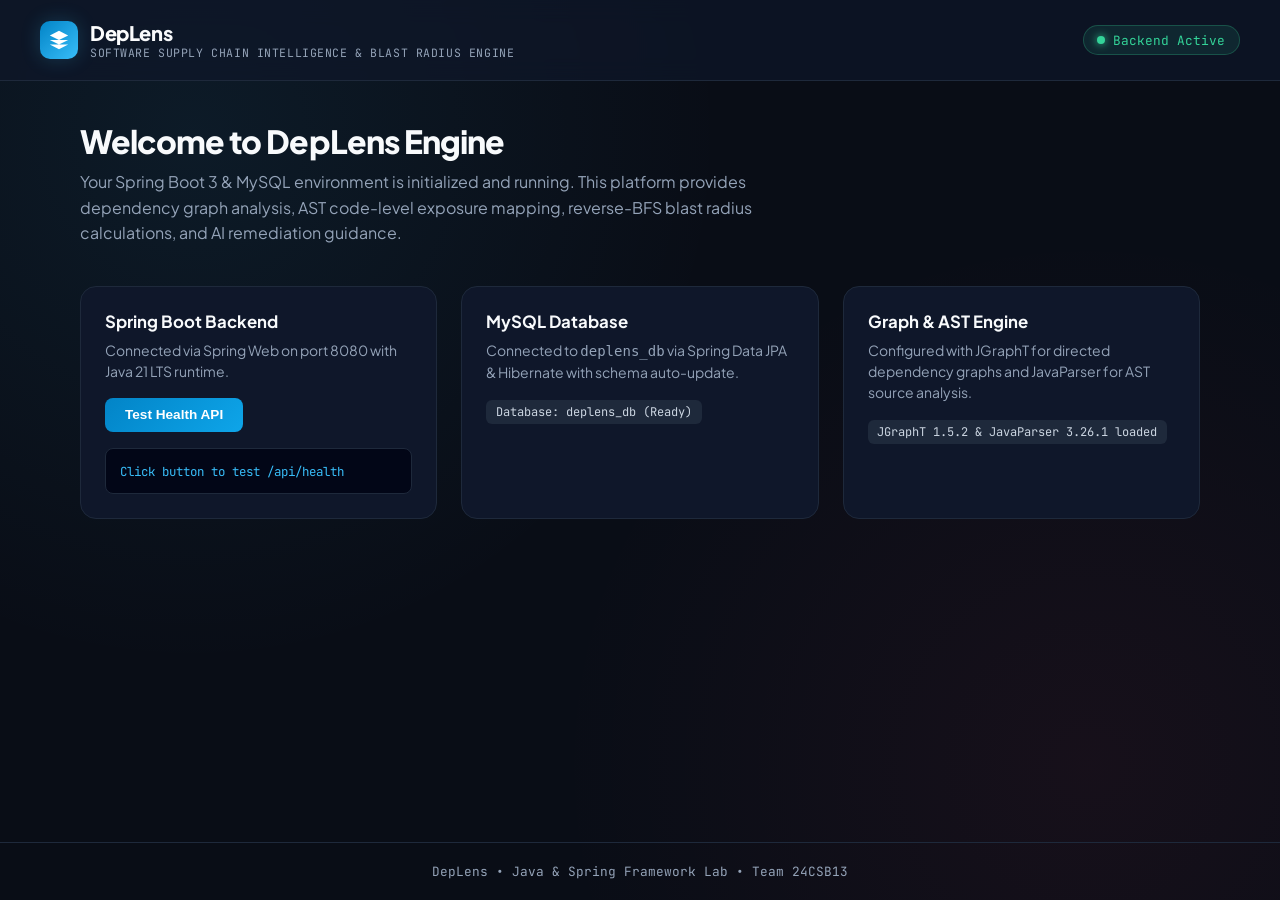
==== src/main/resources/static/index.html @ 91e070ab "feat: initialize Spring Boot project structure with Maven wrapper and basic configuration" ====
<!DOCTYPE html>
<html lang="en">
<head>
    <meta charset="UTF-8">
    <meta name="viewport" content="width=device-width, initial-scale=1.0">
    <title>DepLens – Software Supply Chain Intelligence</title>
    <link rel="preconnect" href="https://fonts.googleapis.com">
    <link rel="preconnect" href="https://fonts.gstatic.com" crossorigin>
    <link href="https://fonts.googleapis.com/css2?family=JetBrains+Mono:wght@400;600&family=Plus+Jakarta+Sans:wght@400;500;600;700;800&display=swap" rel="stylesheet">
    <style>
        :root {
            --bg: #090d16;
            --surface: #0f172a;
            --surface-border: #1e293b;
            --accent: #38bdf8;
            --accent-glow: rgba(56, 189, 248, 0.2);
            --danger: #f43f5e;
            --warning: #fbbf24;
            --success: #34d399;
            --text-main: #f8fafc;
            --text-muted: #94a3b8;
            --font-sans: 'Plus Jakarta Sans', system-ui, sans-serif;
            --font-mono: 'JetBrains Mono', monospace;
        }

        * {
            box-sizing: border-box;
            margin: 0;
            padding: 0;
        }

        body {
            background-color: var(--bg);
            color: var(--text-main);
            font-family: var(--font-sans);
            min-height: 100vh;
            display: flex;
            flex-direction: column;
            background-image: 
                radial-gradient(circle at 15% 15%, rgba(56, 189, 248, 0.08) 0%, transparent 40%),
                radial-gradient(circle at 85% 85%, rgba(244, 63, 94, 0.06) 0%, transparent 40%);
        }

        header {
            padding: 1.25rem 2.5rem;
            display: flex;
            align-items: center;
            justify-content: space-between;
            border-bottom: 1px solid var(--surface-border);
            background: rgba(15, 23, 42, 0.7);
            backdrop-filter: blur(12px);
        }

        .logo-wrap {
            display: flex;
            align-items: center;
            gap: 0.75rem;
        }

        .logo-icon {
            width: 38px;
            height: 38px;
            background: linear-gradient(135deg, #0284c7, #38bdf8);
            border-radius: 10px;
            display: flex;
            align-items: center;
            justify-content: center;
            box-shadow: 0 0 20px var(--accent-glow);
        }

        .logo-icon svg {
            width: 22px;
            height: 22px;
            fill: white;
        }

        .logo-text h1 {
            font-size: 1.25rem;
            font-weight: 800;
            letter-spacing: -0.02em;
            background: linear-gradient(to right, #ffffff, #cbd5e1);
            -webkit-background-clip: text;
            -webkit-text-fill-color: transparent;
        }

        .logo-text p {
            font-size: 0.72rem;
            color: var(--text-muted);
            font-family: var(--font-mono);
            letter-spacing: 0.05em;
            text-transform: uppercase;
        }

        .badge-live {
            display: inline-flex;
            align-items: center;
            gap: 0.5rem;
            font-size: 0.8rem;
            font-family: var(--font-mono);
            color: var(--success);
            background: rgba(52, 211, 153, 0.1);
            border: 1px solid rgba(52, 211, 153, 0.25);
            padding: 0.35rem 0.85rem;
            border-radius: 9999px;
        }

        .badge-dot {
            width: 8px;
            height: 8px;
            background: var(--success);
            border-radius: 50%;
            box-shadow: 0 0 8px var(--success);
            animation: pulse 2s infinite;
        }

        @keyframes pulse {
            0%, 100% { opacity: 1; transform: scale(1); }
            50% { opacity: 0.4; transform: scale(0.85); }
        }

        main {
            flex: 1;
            padding: 2.5rem;
            max-width: 1200px;
            margin: 0 auto;
            width: 100%;
        }

        .hero {
            margin-bottom: 2.5rem;
        }

        .hero h2 {
            font-size: 2rem;
            font-weight: 800;
            letter-spacing: -0.03em;
            margin-bottom: 0.5rem;
        }

        .hero p {
            color: var(--text-muted);
            font-size: 1rem;
            max-width: 700px;
            line-height: 1.6;
        }

        .grid {
            display: grid;
            grid-template-columns: repeat(auto-fit, minmax(320px, 1fr));
            gap: 1.5rem;
            margin-bottom: 2.5rem;
        }

        .card {
            background: var(--surface);
            border: 1px solid var(--surface-border);
            border-radius: 16px;
            padding: 1.5rem;
            position: relative;
            overflow: hidden;
            transition: transform 0.2s, border-color 0.2s;
        }

        .card:hover {
            transform: translateY(-2px);
            border-color: rgba(56, 189, 248, 0.4);
        }

        .card h3 {
            font-size: 1.05rem;
            font-weight: 700;
            margin-bottom: 0.5rem;
            display: flex;
            align-items: center;
            gap: 0.5rem;
        }

        .card p {
            font-size: 0.875rem;
            color: var(--text-muted);
            line-height: 1.5;
            margin-bottom: 1rem;
        }

        .status-pill {
            font-family: var(--font-mono);
            font-size: 0.75rem;
            padding: 0.25rem 0.6rem;
            border-radius: 6px;
            background: #1e293b;
            color: #cbd5e1;
            display: inline-block;
        }

        .card pre {
            background: #020617;
            padding: 0.85rem;
            border-radius: 8px;
            font-family: var(--font-mono);
            font-size: 0.78rem;
            color: #38bdf8;
            overflow-x: auto;
            border: 1px solid #1e293b;
        }

        .btn {
            background: linear-gradient(135deg, #0284c7, #0ea5e9);
            color: white;
            font-weight: 600;
            font-size: 0.85rem;
            border: none;
            padding: 0.6rem 1.25rem;
            border-radius: 8px;
            cursor: pointer;
            transition: opacity 0.2s, transform 0.1s;
        }

        .btn:hover {
            opacity: 0.9;
            transform: scale(0.98);
        }

        footer {
            border-top: 1px solid var(--surface-border);
            padding: 1.25rem 2.5rem;
            text-align: center;
            color: var(--text-muted);
            font-size: 0.8rem;
            font-family: var(--font-mono);
        }
    </style>
</head>
<body>
    <header>
        <div class="logo-wrap">
            <div class="logo-icon">
                <svg viewBox="0 0 24 24"><path d="M12 2L2 7l10 5 10-5-10-5zM2 17l10 5 10-5M2 12l10 5 10-5"/></svg>
            </div>
            <div class="logo-text">
                <h1>DepLens</h1>
                <p>Software Supply Chain Intelligence &amp; Blast Radius Engine</p>
            </div>
        </div>
        <div class="badge-live">
            <span class="badge-dot"></span>
            <span id="backend-status">Backend Active</span>
        </div>
    </header>

    <main>
        <section class="hero">
            <h2>Welcome to DepLens Engine</h2>
            <p>Your Spring Boot 3 &amp; MySQL environment is initialized and running. This platform provides dependency graph analysis, AST code-level exposure mapping, reverse-BFS blast radius calculations, and AI remediation guidance.</p>
        </section>

        <section class="grid">
            <div class="card">
                <h3>Spring Boot Backend</h3>
                <p>Connected via Spring Web on port 8080 with Java 21 LTS runtime.</p>
                <button class="btn" onclick="testHealth()">Test Health API</button>
                <div style="margin-top: 1rem;">
                    <pre id="api-output">Click button to test /api/health</pre>
                </div>
            </div>

            <div class="card">
                <h3>MySQL Database</h3>
                <p>Connected to <code>deplens_db</code> via Spring Data JPA &amp; Hibernate with schema auto-update.</p>
                <span class="status-pill">Database: deplens_db (Ready)</span>
            </div>

            <div class="card">
                <h3>Graph &amp; AST Engine</h3>
                <p>Configured with JGraphT for directed dependency graphs and JavaParser for AST source analysis.</p>
                <span class="status-pill">JGraphT 1.5.2 &amp; JavaParser 3.26.1 loaded</span>
            </div>
        </section>
    </main>

    <footer>
        DepLens &bull; Java &amp; Spring Framework Lab &bull; Team 24CSB13
    </footer>

    <script>
        async function testHealth() {
            const out = document.getElementById('api-output');
            out.textContent = 'Calling /api/health...';
            try {
                const res = await fetch('/api/health');
                const data = await res.json();
                out.textContent = JSON.stringify(data, null, 2);
            } catch (err) {
                out.textContent = 'Error: ' + err.message;
            }
        }
    </script>
</body>
</html>
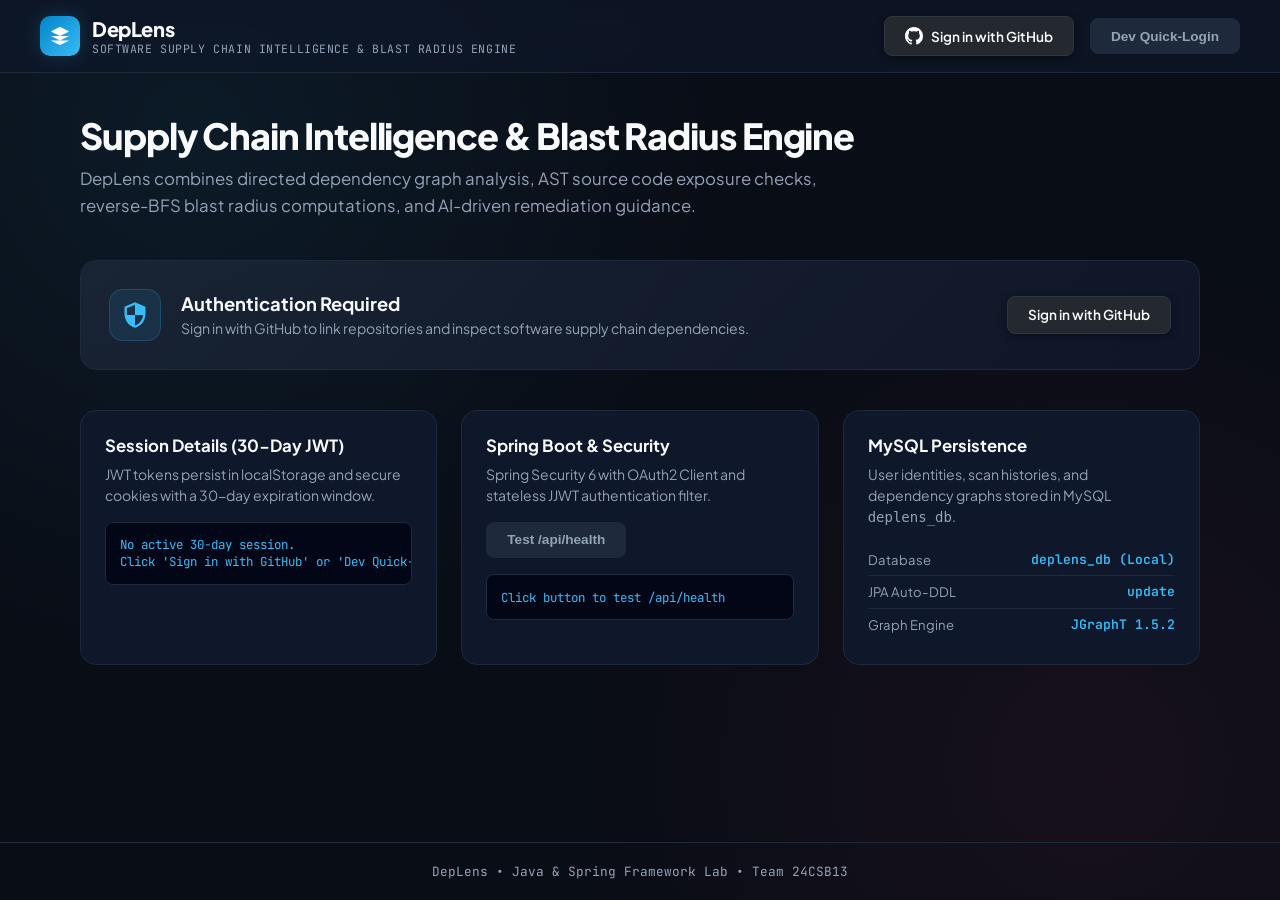
==== commit 3f07763d: "feat: setup GitHub OAuth2 authentication, 30-day JWT sessions, and .env configuration" ====
--- a/src/main/resources/static/index.html
+++ b/src/main/resources/static/index.html
@@ -11,6 +11,7 @@
         :root {
             --bg: #090d16;
             --surface: #0f172a;
+            --surface-hover: #131d35;
             --surface-border: #1e293b;
             --accent: #38bdf8;
             --accent-glow: rgba(56, 189, 248, 0.2);
@@ -42,13 +43,16 @@
         }
 
         header {
-            padding: 1.25rem 2.5rem;
+            padding: 1rem 2.5rem;
             display: flex;
             align-items: center;
             justify-content: space-between;
             border-bottom: 1px solid var(--surface-border);
             background: rgba(15, 23, 42, 0.7);
             backdrop-filter: blur(12px);
+            position: sticky;
+            top: 0;
+            z-index: 50;
         }
 
         .logo-wrap {
@@ -58,8 +62,8 @@
         }
 
         .logo-icon {
-            width: 38px;
-            height: 38px;
+            width: 40px;
+            height: 40px;
             background: linear-gradient(135deg, #0284c7, #38bdf8);
             border-radius: 10px;
             display: flex;
@@ -91,31 +95,118 @@
             text-transform: uppercase;
         }
 
-        .badge-live {
+        .header-actions {
+            display: flex;
+            align-items: center;
+            gap: 1rem;
+        }
+
+        .btn {
             display: inline-flex;
             align-items: center;
             gap: 0.5rem;
-            font-size: 0.8rem;
+            background: linear-gradient(135deg, #0284c7, #0ea5e9);
+            color: white;
+            font-weight: 600;
+            font-size: 0.85rem;
+            border: none;
+            padding: 0.6rem 1.25rem;
+            border-radius: 8px;
+            cursor: pointer;
+            text-decoration: none;
+            transition: all 0.2s ease;
+        }
+
+        .btn:hover {
+            opacity: 0.92;
+            transform: translateY(-1px);
+        }
+
+        .btn-github {
+            background: #24292f;
+            border: 1px solid #30363d;
+            color: #ffffff;
+            box-shadow: 0 2px 8px rgba(0, 0, 0, 0.4);
+        }
+
+        .btn-github:hover {
+            background: #2f363d;
+            border-color: #8b949e;
+        }
+
+        .btn-github svg {
+            width: 18px;
+            height: 18px;
+            fill: currentColor;
+        }
+
+        .btn-secondary {
+            background: #1e293b;
+            color: #94a3b8;
+            border: 1px solid var(--surface-border);
+        }
+
+        .btn-secondary:hover {
+            background: #334155;
+            color: #f8fafc;
+        }
+
+        .btn-danger {
+            background: rgba(244, 63, 94, 0.15);
+            border: 1px solid rgba(244, 63, 94, 0.3);
+            color: var(--danger);
+        }
+
+        .btn-danger:hover {
+            background: rgba(244, 63, 94, 0.25);
+        }
+
+        /* User profile in header */
+        .user-profile-badge {
+            display: flex;
+            align-items: center;
+            gap: 0.75rem;
+            background: rgba(15, 23, 42, 0.8);
+            border: 1px solid var(--surface-border);
+            padding: 0.4rem 0.85rem;
+            border-radius: 9999px;
+        }
+
+        .user-avatar {
+            width: 32px;
+            height: 32px;
+            border-radius: 50%;
+            border: 2px solid var(--accent);
+            object-fit: cover;
+        }
+
+        .user-info {
+            display: flex;
+            flex-direction: column;
+            line-height: 1.2;
+        }
+
+        .user-name {
+            font-size: 0.85rem;
+            font-weight: 700;
+            color: var(--text-main);
+        }
+
+        .user-session {
+            font-size: 0.7rem;
             font-family: var(--font-mono);
             color: var(--success);
-            background: rgba(52, 211, 153, 0.1);
-            border: 1px solid rgba(52, 211, 153, 0.25);
-            padding: 0.35rem 0.85rem;
-            border-radius: 9999px;
-        }
-
-        .badge-dot {
-            width: 8px;
-            height: 8px;
+            display: flex;
+            align-items: center;
+            gap: 0.3rem;
+        }
+
+        .session-dot {
+            width: 6px;
+            height: 6px;
+            border-radius: 50%;
             background: var(--success);
-            border-radius: 50%;
-            box-shadow: 0 0 8px var(--success);
-            animation: pulse 2s infinite;
-        }
-
-        @keyframes pulse {
-            0%, 100% { opacity: 1; transform: scale(1); }
-            50% { opacity: 0.4; transform: scale(0.85); }
+            box-shadow: 0 0 6px var(--success);
         }
 
         main {
@@ -131,7 +222,7 @@
         }
 
         .hero h2 {
-            font-size: 2rem;
+            font-size: 2.25rem;
             font-weight: 800;
             letter-spacing: -0.03em;
             margin-bottom: 0.5rem;
@@ -139,9 +230,56 @@
 
         .hero p {
             color: var(--text-muted);
-            font-size: 1rem;
-            max-width: 700px;
+            font-size: 1.05rem;
+            max-width: 760px;
             line-height: 1.6;
+        }
+
+        .auth-banner {
+            background: linear-gradient(135deg, rgba(30, 41, 59, 0.7), rgba(15, 23, 42, 0.9));
+            border: 1px solid var(--surface-border);
+            border-radius: 16px;
+            padding: 1.75rem;
+            margin-bottom: 2.5rem;
+            display: flex;
+            align-items: center;
+            justify-content: space-between;
+            gap: 2rem;
+            flex-wrap: wrap;
+        }
+
+        .auth-banner-left {
+            display: flex;
+            align-items: center;
+            gap: 1.25rem;
+        }
+
+        .auth-icon-wrap {
+            width: 52px;
+            height: 52px;
+            background: rgba(56, 189, 248, 0.1);
+            border: 1px solid rgba(56, 189, 248, 0.2);
+            border-radius: 14px;
+            display: flex;
+            align-items: center;
+            justify-content: center;
+        }
+
+        .auth-icon-wrap svg {
+            width: 28px;
+            height: 28px;
+            fill: var(--accent);
+        }
+
+        .auth-banner-text h3 {
+            font-size: 1.15rem;
+            font-weight: 700;
+            margin-bottom: 0.25rem;
+        }
+
+        .auth-banner-text p {
+            font-size: 0.88rem;
+            color: var(--text-muted);
         }
 
         .grid {
@@ -201,23 +339,29 @@
             color: #38bdf8;
             overflow-x: auto;
             border: 1px solid #1e293b;
-        }
-
-        .btn {
-            background: linear-gradient(135deg, #0284c7, #0ea5e9);
-            color: white;
+            max-height: 200px;
+        }
+
+        .user-detail-row {
+            display: flex;
+            justify-content: space-between;
+            padding: 0.45rem 0;
+            border-bottom: 1px solid #1e293b;
+            font-size: 0.82rem;
+        }
+
+        .user-detail-row:last-child {
+            border-bottom: none;
+        }
+
+        .user-detail-label {
+            color: var(--text-muted);
+        }
+
+        .user-detail-val {
+            font-family: var(--font-mono);
+            color: var(--accent);
             font-weight: 600;
-            font-size: 0.85rem;
-            border: none;
-            padding: 0.6rem 1.25rem;
-            border-radius: 8px;
-            cursor: pointer;
-            transition: opacity 0.2s, transform 0.1s;
-        }
-
-        .btn:hover {
-            opacity: 0.9;
-            transform: scale(0.98);
         }
 
         footer {
@@ -228,6 +372,10 @@
             font-size: 0.8rem;
             font-family: var(--font-mono);
         }
+
+        .hidden {
+            display: none !important;
+        }
     </style>
 </head>
 <body>
@@ -241,38 +389,93 @@
                 <p>Software Supply Chain Intelligence &amp; Blast Radius Engine</p>
             </div>
         </div>
-        <div class="badge-live">
-            <span class="badge-dot"></span>
-            <span id="backend-status">Backend Active</span>
+
+        <div class="header-actions">
+            <!-- Logged Out View -->
+            <div id="auth-logged-out" class="header-actions">
+                <a href="/oauth2/authorization/github" class="btn btn-github">
+                    <svg viewBox="0 0 24 24"><path d="M12 0C5.37 0 0 5.37 0 12c0 5.31 3.435 9.795 8.205 11.385.6.105.825-.255.825-.57 0-.285-.015-1.23-.015-2.235-3.015.555-3.795-.735-4.035-1.41-.135-.345-.72-1.41-1.23-1.695-.42-.225-1.02-.78-.015-.795.945-.015 1.62.87 1.845 1.23 1.08 1.815 2.805 1.305 3.495.99.105-.78.42-1.305.765-1.605-2.67-.3-5.46-1.335-5.46-5.925 0-1.305.465-2.385 1.23-3.225-.12-.3-.54-1.53.12-3.18 0 0 1.005-.315 3.3 1.23.96-.27 1.98-.405 3-.405s2.04.135 3 .405c2.295-1.56 3.3-1.23 3.3-1.23.66 1.65.24 2.88.12 3.18.765.84 1.23 1.905 1.23 3.225 0 4.605-2.805 5.625-5.475 5.925.435.375.81 1.095.81 2.22 0 1.605-.015 2.895-.015 3.3 0 .315.225.69.825.57A12.02 12.02 0 0024 12c0-6.63-5.37-12-12-12z"/></svg>
+                    Sign in with GitHub
+                </a>
+                <button class="btn btn-secondary" onclick="quickDevLogin()" title="Instant 30-day session without GitHub credentials">
+                    Dev Quick-Login
+                </button>
+            </div>
+
+            <!-- Logged In View -->
+            <div id="auth-logged-in" class="header-actions hidden">
+                <div class="user-profile-badge">
+                    <img id="nav-avatar" class="user-avatar" src="" alt="Avatar">
+                    <div class="user-info">
+                        <span id="nav-name" class="user-name">User</span>
+                        <span class="user-session">
+                            <span class="session-dot"></span> 30-Day Session Active
+                        </span>
+                    </div>
+                </div>
+                <button class="btn btn-danger" onclick="logout()">Logout</button>
+            </div>
         </div>
     </header>
 
     <main>
         <section class="hero">
-            <h2>Welcome to DepLens Engine</h2>
-            <p>Your Spring Boot 3 &amp; MySQL environment is initialized and running. This platform provides dependency graph analysis, AST code-level exposure mapping, reverse-BFS blast radius calculations, and AI remediation guidance.</p>
+            <h2>Supply Chain Intelligence &amp; Blast Radius Engine</h2>
+            <p>DepLens combines directed dependency graph analysis, AST source code exposure checks, reverse-BFS blast radius computations, and AI-driven remediation guidance.</p>
         </section>
 
+        <!-- Dynamic Auth Banner -->
+        <div class="auth-banner">
+            <div class="auth-banner-left">
+                <div class="auth-icon-wrap">
+                    <svg viewBox="0 0 24 24"><path d="M12 1L3 5v6c0 5.55 3.84 10.74 9 12 5.16-1.26 9-6.45 9-12V5l-9-4zm0 10.99h7c-.53 4.12-3.28 7.79-7 8.94V12H5V6.3l7-3.11v8.8z"/></svg>
+                </div>
+                <div class="auth-banner-text">
+                    <h3 id="banner-title">Authentication &amp; Session Status</h3>
+                    <p id="banner-subtitle">Checking JWT session...</p>
+                </div>
+            </div>
+            <div id="banner-action">
+                <!-- Action populated via JS -->
+            </div>
+        </div>
+
         <section class="grid">
+            <!-- User Session Card -->
             <div class="card">
-                <h3>Spring Boot Backend</h3>
-                <p>Connected via Spring Web on port 8080 with Java 21 LTS runtime.</p>
-                <button class="btn" onclick="testHealth()">Test Health API</button>
+                <h3>Session Details (30-Day JWT)</h3>
+                <p>JWT tokens persist in localStorage and secure cookies with a 30-day expiration window.</p>
+                <div id="user-details-list">
+                    <pre id="token-status">No active session found</pre>
+                </div>
+            </div>
+
+            <!-- Backend Status Card -->
+            <div class="card">
+                <h3>Spring Boot &amp; Security</h3>
+                <p>Spring Security 6 with OAuth2 Client and stateless JJWT authentication filter.</p>
+                <button class="btn btn-secondary" onclick="testHealth()">Test /api/health</button>
                 <div style="margin-top: 1rem;">
                     <pre id="api-output">Click button to test /api/health</pre>
                 </div>
             </div>
 
+            <!-- Database & Engine Card -->
             <div class="card">
-                <h3>MySQL Database</h3>
-                <p>Connected to <code>deplens_db</code> via Spring Data JPA &amp; Hibernate with schema auto-update.</p>
-                <span class="status-pill">Database: deplens_db (Ready)</span>
-            </div>
-
-            <div class="card">
-                <h3>Graph &amp; AST Engine</h3>
-                <p>Configured with JGraphT for directed dependency graphs and JavaParser for AST source analysis.</p>
-                <span class="status-pill">JGraphT 1.5.2 &amp; JavaParser 3.26.1 loaded</span>
+                <h3>MySQL Persistence</h3>
+                <p>User identities, scan histories, and dependency graphs stored in MySQL <code>deplens_db</code>.</p>
+                <div class="user-detail-row">
+                    <span class="user-detail-label">Database</span>
+                    <span class="user-detail-val">deplens_db (Local)</span>
+                </div>
+                <div class="user-detail-row">
+                    <span class="user-detail-label">JPA Auto-DDL</span>
+                    <span class="user-detail-val">update</span>
+                </div>
+                <div class="user-detail-row">
+                    <span class="user-detail-label">Graph Engine</span>
+                    <span class="user-detail-val">JGraphT 1.5.2</span>
+                </div>
             </div>
         </section>
     </main>
@@ -282,6 +485,127 @@
     </footer>
 
     <script>
+        // Check for token in URL query parameter (redirected from OAuth2 callback)
+        (function handleOAuthRedirect() {
+            const urlParams = new URLSearchParams(window.location.search);
+            const token = urlParams.get('token');
+            if (token) {
+                localStorage.setItem('deplens_jwt', token);
+                // Clean the URL without reloading
+                window.history.replaceState({}, document.title, window.location.pathname);
+            }
+        })();
+
+        // Retrieve current active token
+        function getToken() {
+            return localStorage.getItem('deplens_jwt');
+        }
+
+        // Check authentication state on page load
+        async function checkAuthState() {
+            const token = getToken();
+            const headers = { 'Content-Type': 'application/json' };
+            if (token) {
+                headers['Authorization'] = 'Bearer ' + token;
+            }
+
+            try {
+                const res = await fetch('/api/auth/me', { headers });
+                const data = await res.json();
+
+                if (data.authenticated) {
+                    renderLoggedIn(data);
+                } else {
+                    renderLoggedOut();
+                }
+            } catch (err) {
+                console.error('Auth check error:', err);
+                renderLoggedOut();
+            }
+        }
+
+        function renderLoggedIn(user) {
+            document.getElementById('auth-logged-out').classList.add('hidden');
+            document.getElementById('auth-logged-in').classList.remove('hidden');
+
+            document.getElementById('nav-name').textContent = user.name || user.username;
+            document.getElementById('nav-avatar').src = user.avatarUrl || 'https://github.com/identicons/' + user.username + '.png';
+
+            document.getElementById('banner-title').textContent = 'Logged In as @' + user.username;
+            document.getElementById('banner-subtitle').textContent = 'Session valid for 30 days. Ready for repository scans and blast-radius analysis.';
+            document.getElementById('banner-action').innerHTML = `
+                <button class="btn btn-danger" onclick="logout()">Sign Out</button>
+            `;
+
+            const detailsHtml = `
+                <div class="user-detail-row">
+                    <span class="user-detail-label">GitHub Username</span>
+                    <span class="user-detail-val">@${user.username}</span>
+                </div>
+                <div class="user-detail-row">
+                    <span class="user-detail-label">Full Name</span>
+                    <span class="user-detail-val">${user.name || 'N/A'}</span>
+                </div>
+                <div class="user-detail-row">
+                    <span class="user-detail-label">Email</span>
+                    <span class="user-detail-val">${user.email || 'N/A'}</span>
+                </div>
+                <div class="user-detail-row">
+                    <span class="user-detail-label">Role</span>
+                    <span class="user-detail-val">${user.role}</span>
+                </div>
+                <div class="user-detail-row">
+                    <span class="user-detail-label">Session Duration</span>
+                    <span class="user-detail-val" style="color: var(--success);">${user.sessionDays} Days</span>
+                </div>
+                <div class="user-detail-row">
+                    <span class="user-detail-label">GitHub Token Attached</span>
+                    <span class="user-detail-val" style="color: ${user.hasGithubToken ? 'var(--success)' : 'var(--warning)'};">
+                        ${user.hasGithubToken ? 'Yes (API Scans Ready)' : 'No (Dev Session)'}
+                    </span>
+                </div>
+            `;
+            document.getElementById('user-details-list').innerHTML = detailsHtml;
+        }
+
+        function renderLoggedOut() {
+            document.getElementById('auth-logged-in').classList.add('hidden');
+            document.getElementById('auth-logged-out').classList.remove('hidden');
+
+            document.getElementById('banner-title').textContent = 'Authentication Required';
+            document.getElementById('banner-subtitle').textContent = 'Sign in with GitHub to link repositories and inspect software supply chain dependencies.';
+            document.getElementById('banner-action').innerHTML = `
+                <a href="/oauth2/authorization/github" class="btn btn-github">
+                    Sign in with GitHub
+                </a>
+            `;
+
+            document.getElementById('user-details-list').innerHTML = `
+                <pre id="token-status">No active 30-day session.\nClick 'Sign in with GitHub' or 'Dev Quick-Login' above.</pre>
+            `;
+        }
+
+        async function quickDevLogin() {
+            try {
+                const res = await fetch('/api/auth/dev-login?username=deplens-tester', { method: 'POST' });
+                const data = await res.json();
+                if (data.token) {
+                    localStorage.setItem('deplens_jwt', data.token);
+                    checkAuthState();
+                }
+            } catch (err) {
+                alert('Dev login failed: ' + err.message);
+            }
+        }
+
+        async function logout() {
+            try {
+                await fetch('/api/auth/logout', { method: 'POST' });
+            } catch (e) {}
+            localStorage.removeItem('deplens_jwt');
+            renderLoggedOut();
+        }
+
         async function testHealth() {
             const out = document.getElementById('api-output');
             out.textContent = 'Calling /api/health...';
@@ -293,6 +617,9 @@
                 out.textContent = 'Error: ' + err.message;
             }
         }
+
+        // Run on load
+        checkAuthState();
     </script>
 </body>
 </html>
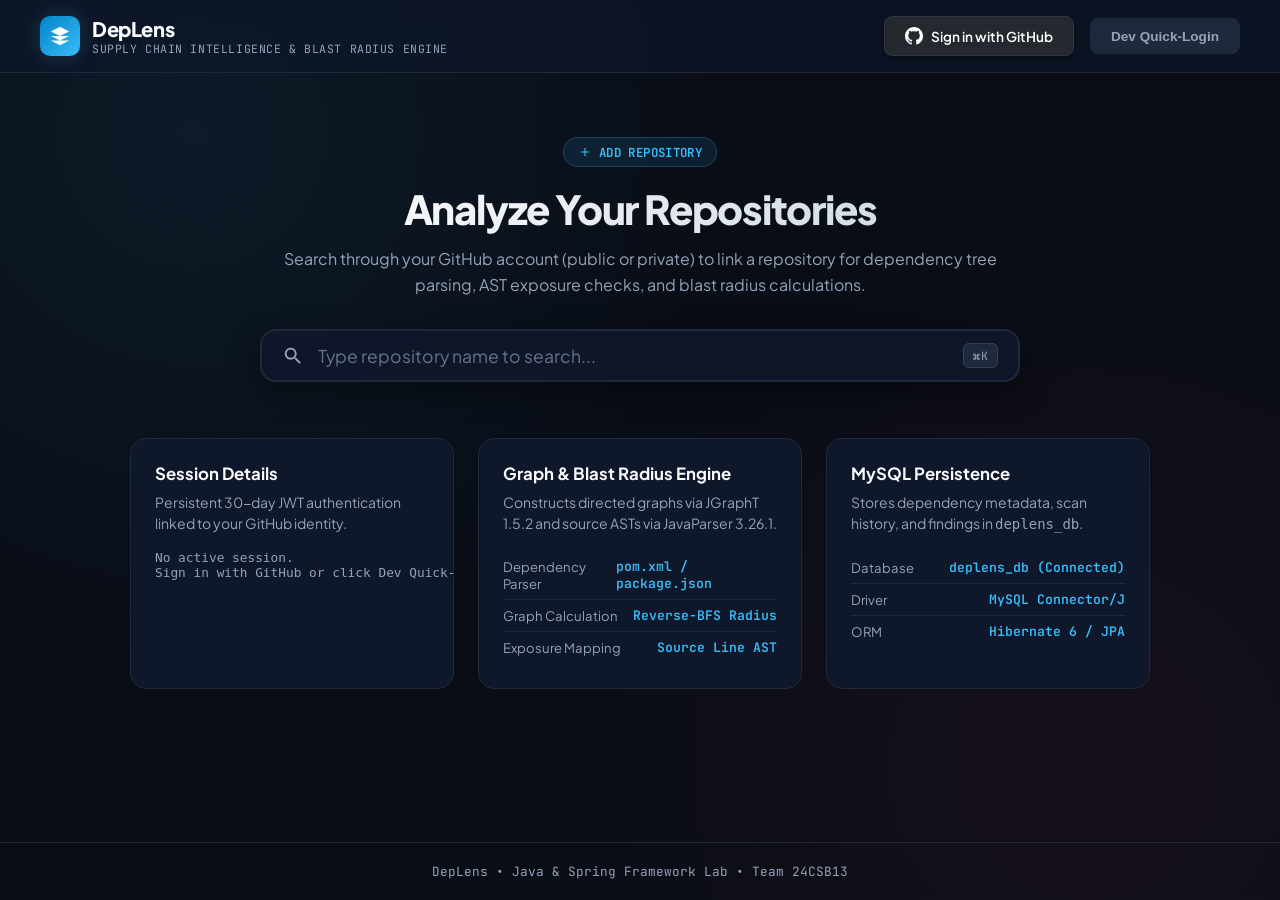
==== commit 4082c073: "feat: implement GitHub repository integration and security dashboard UI" ====
--- a/src/main/resources/static/index.html
+++ b/src/main/resources/static/index.html
@@ -59,6 +59,7 @@
             display: flex;
             align-items: center;
             gap: 0.75rem;
+            text-decoration: none;
         }
 
         .logo-icon {
@@ -211,81 +212,293 @@
 
         main {
             flex: 1;
-            padding: 2.5rem;
-            max-width: 1200px;
+            padding: 2rem 2.5rem 3rem;
+            max-width: 1100px;
             margin: 0 auto;
             width: 100%;
         }
 
-        .hero {
-            margin-bottom: 2.5rem;
-        }
-
-        .hero h2 {
-            font-size: 2.25rem;
+        /* Center Search Bar Section */
+        .center-search-section {
+            text-align: center;
+            margin: 2rem auto 3.5rem;
+            max-width: 760px;
+            position: relative;
+        }
+
+        .search-badge-tag {
+            display: inline-flex;
+            align-items: center;
+            gap: 0.45rem;
+            background: rgba(56, 189, 248, 0.1);
+            border: 1px solid rgba(56, 189, 248, 0.25);
+            color: var(--accent);
+            font-family: var(--font-mono);
+            font-size: 0.78rem;
+            font-weight: 600;
+            padding: 0.35rem 0.85rem;
+            border-radius: 9999px;
+            margin-bottom: 1rem;
+            letter-spacing: 0.03em;
+            text-transform: uppercase;
+        }
+
+        .search-badge-tag svg {
+            width: 14px;
+            height: 14px;
+            fill: currentColor;
+        }
+
+        .search-title {
+            font-size: 2.5rem;
             font-weight: 800;
             letter-spacing: -0.03em;
-            margin-bottom: 0.5rem;
-        }
-
-        .hero p {
+            margin-bottom: 0.75rem;
+            background: linear-gradient(to right, #ffffff, #cbd5e1);
+            -webkit-background-clip: text;
+            -webkit-text-fill-color: transparent;
+        }
+
+        .search-subtitle {
+            font-size: 1rem;
             color: var(--text-muted);
-            font-size: 1.05rem;
-            max-width: 760px;
+            margin-bottom: 2rem;
             line-height: 1.6;
         }
 
-        .auth-banner {
-            background: linear-gradient(135deg, rgba(30, 41, 59, 0.7), rgba(15, 23, 42, 0.9));
+        /* Search Input Box */
+        .search-box-wrapper {
+            position: relative;
+            text-align: left;
+        }
+
+        .search-input-bar {
+            display: flex;
+            align-items: center;
+            background: rgba(15, 23, 42, 0.95);
+            border: 2px solid var(--surface-border);
+            border-radius: 16px;
+            padding: 0.75rem 1.25rem;
+            box-shadow: 0 10px 30px rgba(0, 0, 0, 0.4);
+            transition: all 0.25s ease;
+            cursor: text;
+        }
+
+        .search-input-bar:focus-within {
+            border-color: var(--accent);
+            box-shadow: 0 0 30px var(--accent-glow), 0 10px 40px rgba(0, 0, 0, 0.5);
+            transform: translateY(-2px);
+        }
+
+        .search-icon {
+            display: flex;
+            align-items: center;
+            justify-content: center;
+            margin-right: 0.85rem;
+            color: var(--text-muted);
+        }
+
+        .search-icon svg {
+            width: 22px;
+            height: 22px;
+            fill: currentColor;
+            transition: color 0.2s;
+        }
+
+        .search-input-bar:focus-within .search-icon svg {
+            color: var(--accent);
+        }
+
+        .search-input {
+            flex: 1;
+            background: transparent;
+            border: none;
+            outline: none;
+            color: var(--text-main);
+            font-family: var(--font-sans);
+            font-size: 1.1rem;
+            font-weight: 500;
+        }
+
+        .search-input::placeholder {
+            color: #64748b;
+            font-weight: 400;
+        }
+
+        .search-shortcut {
+            font-family: var(--font-mono);
+            font-size: 0.72rem;
+            background: #1e293b;
+            color: #94a3b8;
+            padding: 0.25rem 0.55rem;
+            border-radius: 6px;
+            border: 1px solid #334155;
+            letter-spacing: 0.05em;
+        }
+
+        /* Dropdown Results */
+        .search-dropdown-menu {
+            position: absolute;
+            top: calc(100% + 10px);
+            left: 0;
+            right: 0;
+            background: #0f172a;
             border: 1px solid var(--surface-border);
             border-radius: 16px;
-            padding: 1.75rem;
-            margin-bottom: 2.5rem;
-            display: flex;
-            align-items: center;
+            box-shadow: 0 25px 60px rgba(0, 0, 0, 0.7);
+            z-index: 100;
+            max-height: 420px;
+            overflow-y: auto;
+            backdrop-filter: blur(20px);
+            animation: fadeInDown 0.2s cubic-bezier(0.16, 1, 0.3, 1);
+        }
+
+        @keyframes fadeInDown {
+            from { opacity: 0; transform: translateY(-8px); }
+            to { opacity: 1; transform: translateY(0); }
+        }
+
+        .dropdown-header {
+            padding: 0.85rem 1.25rem;
+            border-bottom: 1px solid var(--surface-border);
+            font-size: 0.75rem;
+            font-family: var(--font-mono);
+            color: var(--text-muted);
+            display: flex;
             justify-content: space-between;
-            gap: 2rem;
-            flex-wrap: wrap;
-        }
-
-        .auth-banner-left {
-            display: flex;
-            align-items: center;
-            gap: 1.25rem;
-        }
-
-        .auth-icon-wrap {
-            width: 52px;
-            height: 52px;
-            background: rgba(56, 189, 248, 0.1);
-            border: 1px solid rgba(56, 189, 248, 0.2);
-            border-radius: 14px;
+            align-items: center;
+            background: rgba(15, 23, 42, 0.6);
+        }
+
+        .dropdown-list {
+            padding: 0.5rem;
+        }
+
+        .dropdown-item {
+            display: flex;
+            align-items: center;
+            justify-content: space-between;
+            padding: 0.85rem 1rem;
+            border-radius: 10px;
+            cursor: pointer;
+            transition: all 0.15s ease;
+            text-decoration: none;
+            color: inherit;
+        }
+
+        .dropdown-item:hover, .dropdown-item.active {
+            background: #1e293b;
+            transform: translateX(4px);
+        }
+
+        .repo-item-left {
+            display: flex;
+            align-items: center;
+            gap: 0.85rem;
+            min-width: 0;
+        }
+
+        .repo-item-icon {
+            width: 32px;
+            height: 32px;
+            border-radius: 8px;
+            background: #1e293b;
             display: flex;
             align-items: center;
             justify-content: center;
-        }
-
-        .auth-icon-wrap svg {
-            width: 28px;
-            height: 28px;
-            fill: var(--accent);
-        }
-
-        .auth-banner-text h3 {
-            font-size: 1.15rem;
+            flex-shrink: 0;
+            color: var(--text-muted);
+        }
+
+        .dropdown-item:hover .repo-item-icon {
+            background: rgba(56, 189, 248, 0.15);
+            color: var(--accent);
+        }
+
+        .repo-item-icon svg {
+            width: 16px;
+            height: 16px;
+            fill: currentColor;
+        }
+
+        .repo-item-text {
+            min-width: 0;
+        }
+
+        .repo-item-name {
+            font-size: 0.95rem;
             font-weight: 700;
-            margin-bottom: 0.25rem;
-        }
-
-        .auth-banner-text p {
-            font-size: 0.88rem;
+            color: var(--text-main);
+            white-space: nowrap;
+            overflow: hidden;
+            text-overflow: ellipsis;
+        }
+
+        .repo-item-desc {
+            font-size: 0.78rem;
             color: var(--text-muted);
+            white-space: nowrap;
+            overflow: hidden;
+            text-overflow: ellipsis;
+            max-width: 440px;
+            margin-top: 2px;
+        }
+
+        .repo-item-right {
+            display: flex;
+            align-items: center;
+            gap: 0.6rem;
+            flex-shrink: 0;
+        }
+
+        .repo-badge {
+            font-family: var(--font-mono);
+            font-size: 0.72rem;
+            font-weight: 600;
+            padding: 0.2rem 0.55rem;
+            border-radius: 6px;
+        }
+
+        .badge-private {
+            background: rgba(251, 191, 36, 0.12);
+            color: var(--warning);
+            border: 1px solid rgba(251, 191, 36, 0.3);
+        }
+
+        .badge-public {
+            background: rgba(56, 189, 248, 0.12);
+            color: var(--accent);
+            border: 1px solid rgba(56, 189, 248, 0.3);
+        }
+
+        .repo-lang-tag {
+            font-family: var(--font-mono);
+            font-size: 0.72rem;
+            color: #94a3b8;
+            display: flex;
+            align-items: center;
+            gap: 0.35rem;
+        }
+
+        .lang-dot {
+            width: 7px;
+            height: 7px;
+            border-radius: 50%;
+            background: #f59e0b;
+        }
+
+        .dropdown-empty {
+            padding: 2rem 1.5rem;
+            text-align: center;
+            color: var(--text-muted);
+            font-size: 0.9rem;
         }
 
         .grid {
             display: grid;
             grid-template-columns: repeat(auto-fit, minmax(320px, 1fr));
             gap: 1.5rem;
+            margin-top: 1rem;
             margin-bottom: 2.5rem;
         }
 
@@ -320,28 +533,6 @@
             margin-bottom: 1rem;
         }
 
-        .status-pill {
-            font-family: var(--font-mono);
-            font-size: 0.75rem;
-            padding: 0.25rem 0.6rem;
-            border-radius: 6px;
-            background: #1e293b;
-            color: #cbd5e1;
-            display: inline-block;
-        }
-
-        .card pre {
-            background: #020617;
-            padding: 0.85rem;
-            border-radius: 8px;
-            font-family: var(--font-mono);
-            font-size: 0.78rem;
-            color: #38bdf8;
-            overflow-x: auto;
-            border: 1px solid #1e293b;
-            max-height: 200px;
-        }
-
         .user-detail-row {
             display: flex;
             justify-content: space-between;
@@ -371,6 +562,7 @@
             color: var(--text-muted);
             font-size: 0.8rem;
             font-family: var(--font-mono);
+            margin-top: auto;
         }
 
         .hidden {
@@ -380,15 +572,15 @@
 </head>
 <body>
     <header>
-        <div class="logo-wrap">
+        <a href="/" class="logo-wrap">
             <div class="logo-icon">
                 <svg viewBox="0 0 24 24"><path d="M12 2L2 7l10 5 10-5-10-5zM2 17l10 5 10-5M2 12l10 5 10-5"/></svg>
             </div>
             <div class="logo-text">
                 <h1>DepLens</h1>
-                <p>Software Supply Chain Intelligence &amp; Blast Radius Engine</p>
+                <p>Supply Chain Intelligence &amp; Blast Radius Engine</p>
             </div>
-        </div>
+        </a>
 
         <div class="header-actions">
             <!-- Logged Out View -->
@@ -409,7 +601,7 @@
                     <div class="user-info">
                         <span id="nav-name" class="user-name">User</span>
                         <span class="user-session">
-                            <span class="session-dot"></span> 30-Day Session Active
+                            <span class="session-dot"></span> 30-Day Session
                         </span>
                     </div>
                 </div>
@@ -419,62 +611,80 @@
     </header>
 
     <main>
-        <section class="hero">
-            <h2>Supply Chain Intelligence &amp; Blast Radius Engine</h2>
-            <p>DepLens combines directed dependency graph analysis, AST source code exposure checks, reverse-BFS blast radius computations, and AI-driven remediation guidance.</p>
+        <!-- Center Add Repository Search Section -->
+        <section class="center-search-section">
+            <div class="search-badge-tag">
+                <svg viewBox="0 0 24 24"><path d="M19 13h-6v6h-2v-6H5v-2h6V5h2v6h6v2z"/></svg>
+                <span>Add Repository</span>
+            </div>
+            <h2 class="search-title">Analyze Your Repositories</h2>
+            <p class="search-subtitle">
+                Search through your GitHub account (public or private) to link a repository for dependency tree parsing, AST exposure checks, and blast radius calculations.
+            </p>
+
+            <div class="search-box-wrapper" id="search-box-container">
+                <div class="search-input-bar" id="search-bar" onclick="focusSearch()">
+                    <div class="search-icon">
+                        <svg viewBox="0 0 24 24"><path d="M15.5 14h-.79l-.28-.27C15.41 12.59 16 11.11 16 9.5 16 5.91 13.09 3 9.5 3S3 5.91 3 9.5 5.91 16 9.5 16c1.61 0 3.09-.59 4.23-1.57l.27.28v.79l5 4.99L20.49 19l-4.99-5zm-6 0C7.01 14 5 11.99 5 9.5S7.01 5 9.5 5 14 7.01 14 9.5 11.99 14 9.5 14z"/></svg>
+                    </div>
+                    <input type="text" id="repo-search-input" class="search-input" placeholder="Type repository name to search..." autocomplete="off" />
+                    <span class="search-shortcut">⌘K</span>
+                </div>
+
+                <!-- Dropdown Results -->
+                <div class="search-dropdown-menu hidden" id="search-dropdown">
+                    <div class="dropdown-header">
+                        <span id="dropdown-count-label">Repositories in your account</span>
+                        <span>ESC to close</span>
+                    </div>
+                    <div class="dropdown-list" id="dropdown-repo-list">
+                        <!-- Populated dynamically via JS -->
+                    </div>
+                </div>
+            </div>
         </section>
 
-        <!-- Dynamic Auth Banner -->
-        <div class="auth-banner">
-            <div class="auth-banner-left">
-                <div class="auth-icon-wrap">
-                    <svg viewBox="0 0 24 24"><path d="M12 1L3 5v6c0 5.55 3.84 10.74 9 12 5.16-1.26 9-6.45 9-12V5l-9-4zm0 10.99h7c-.53 4.12-3.28 7.79-7 8.94V12H5V6.3l7-3.11v8.8z"/></svg>
-                </div>
-                <div class="auth-banner-text">
-                    <h3 id="banner-title">Authentication &amp; Session Status</h3>
-                    <p id="banner-subtitle">Checking JWT session...</p>
+        <!-- Informational Cards Grid -->
+        <section class="grid">
+            <div class="card">
+                <h3>Session Details</h3>
+                <p>Persistent 30-day JWT authentication linked to your GitHub identity.</p>
+                <div id="user-details-list">
+                    <pre style="color: #94a3b8; font-size: 0.8rem;">Loading session details...</pre>
                 </div>
             </div>
-            <div id="banner-action">
-                <!-- Action populated via JS -->
+
+            <div class="card">
+                <h3>Graph &amp; Blast Radius Engine</h3>
+                <p>Constructs directed graphs via JGraphT 1.5.2 and source ASTs via JavaParser 3.26.1.</p>
+                <div class="user-detail-row">
+                    <span class="user-detail-label">Dependency Parser</span>
+                    <span class="user-detail-val">pom.xml / package.json</span>
+                </div>
+                <div class="user-detail-row">
+                    <span class="user-detail-label">Graph Calculation</span>
+                    <span class="user-detail-val">Reverse-BFS Radius</span>
+                </div>
+                <div class="user-detail-row">
+                    <span class="user-detail-label">Exposure Mapping</span>
+                    <span class="user-detail-val">Source Line AST</span>
+                </div>
             </div>
-        </div>
-
-        <section class="grid">
-            <!-- User Session Card -->
-            <div class="card">
-                <h3>Session Details (30-Day JWT)</h3>
-                <p>JWT tokens persist in localStorage and secure cookies with a 30-day expiration window.</p>
-                <div id="user-details-list">
-                    <pre id="token-status">No active session found</pre>
-                </div>
-            </div>
-
-            <!-- Backend Status Card -->
-            <div class="card">
-                <h3>Spring Boot &amp; Security</h3>
-                <p>Spring Security 6 with OAuth2 Client and stateless JJWT authentication filter.</p>
-                <button class="btn btn-secondary" onclick="testHealth()">Test /api/health</button>
-                <div style="margin-top: 1rem;">
-                    <pre id="api-output">Click button to test /api/health</pre>
-                </div>
-            </div>
-
-            <!-- Database & Engine Card -->
+
             <div class="card">
                 <h3>MySQL Persistence</h3>
-                <p>User identities, scan histories, and dependency graphs stored in MySQL <code>deplens_db</code>.</p>
+                <p>Stores dependency metadata, scan history, and findings in <code>deplens_db</code>.</p>
                 <div class="user-detail-row">
                     <span class="user-detail-label">Database</span>
-                    <span class="user-detail-val">deplens_db (Local)</span>
+                    <span class="user-detail-val">deplens_db (Connected)</span>
                 </div>
                 <div class="user-detail-row">
-                    <span class="user-detail-label">JPA Auto-DDL</span>
-                    <span class="user-detail-val">update</span>
+                    <span class="user-detail-label">Driver</span>
+                    <span class="user-detail-val">MySQL Connector/J</span>
                 </div>
                 <div class="user-detail-row">
-                    <span class="user-detail-label">Graph Engine</span>
-                    <span class="user-detail-val">JGraphT 1.5.2</span>
+                    <span class="user-detail-label">ORM</span>
+                    <span class="user-detail-val">Hibernate 6 / JPA</span>
                 </div>
             </div>
         </section>
@@ -485,23 +695,24 @@
     </footer>
 
     <script>
+        let allUserRepos = [];
+        let isAuthenticated = false;
+
         // Check for token in URL query parameter (redirected from OAuth2 callback)
         (function handleOAuthRedirect() {
             const urlParams = new URLSearchParams(window.location.search);
             const token = urlParams.get('token');
             if (token) {
                 localStorage.setItem('deplens_jwt', token);
-                // Clean the URL without reloading
                 window.history.replaceState({}, document.title, window.location.pathname);
             }
         })();
 
-        // Retrieve current active token
         function getToken() {
             return localStorage.getItem('deplens_jwt');
         }
 
-        // Check authentication state on page load
+        // Check auth status
         async function checkAuthState() {
             const token = getToken();
             const headers = { 'Content-Type': 'application/json' };
@@ -514,12 +725,15 @@
                 const data = await res.json();
 
                 if (data.authenticated) {
+                    isAuthenticated = true;
                     renderLoggedIn(data);
+                    loadRepositories();
                 } else {
+                    isAuthenticated = false;
                     renderLoggedOut();
                 }
             } catch (err) {
-                console.error('Auth check error:', err);
+                console.error('Auth error:', err);
                 renderLoggedOut();
             }
         }
@@ -531,37 +745,19 @@
             document.getElementById('nav-name').textContent = user.name || user.username;
             document.getElementById('nav-avatar').src = user.avatarUrl || 'https://github.com/identicons/' + user.username + '.png';
 
-            document.getElementById('banner-title').textContent = 'Logged In as @' + user.username;
-            document.getElementById('banner-subtitle').textContent = 'Session valid for 30 days. Ready for repository scans and blast-radius analysis.';
-            document.getElementById('banner-action').innerHTML = `
-                <button class="btn btn-danger" onclick="logout()">Sign Out</button>
-            `;
-
             const detailsHtml = `
                 <div class="user-detail-row">
-                    <span class="user-detail-label">GitHub Username</span>
+                    <span class="user-detail-label">User</span>
                     <span class="user-detail-val">@${user.username}</span>
                 </div>
                 <div class="user-detail-row">
-                    <span class="user-detail-label">Full Name</span>
-                    <span class="user-detail-val">${user.name || 'N/A'}</span>
+                    <span class="user-detail-label">Session</span>
+                    <span class="user-detail-val" style="color: var(--success);">${user.sessionDays} Days (Active)</span>
                 </div>
                 <div class="user-detail-row">
-                    <span class="user-detail-label">Email</span>
-                    <span class="user-detail-val">${user.email || 'N/A'}</span>
-                </div>
-                <div class="user-detail-row">
-                    <span class="user-detail-label">Role</span>
-                    <span class="user-detail-val">${user.role}</span>
-                </div>
-                <div class="user-detail-row">
-                    <span class="user-detail-label">Session Duration</span>
-                    <span class="user-detail-val" style="color: var(--success);">${user.sessionDays} Days</span>
-                </div>
-                <div class="user-detail-row">
-                    <span class="user-detail-label">GitHub Token Attached</span>
+                    <span class="user-detail-label">GitHub Token</span>
                     <span class="user-detail-val" style="color: ${user.hasGithubToken ? 'var(--success)' : 'var(--warning)'};">
-                        ${user.hasGithubToken ? 'Yes (API Scans Ready)' : 'No (Dev Session)'}
+                        ${user.hasGithubToken ? 'Connected (API Ready)' : 'Dev Token'}
                     </span>
                 </div>
             `;
@@ -571,18 +767,157 @@
         function renderLoggedOut() {
             document.getElementById('auth-logged-in').classList.add('hidden');
             document.getElementById('auth-logged-out').classList.remove('hidden');
-
-            document.getElementById('banner-title').textContent = 'Authentication Required';
-            document.getElementById('banner-subtitle').textContent = 'Sign in with GitHub to link repositories and inspect software supply chain dependencies.';
-            document.getElementById('banner-action').innerHTML = `
-                <a href="/oauth2/authorization/github" class="btn btn-github">
-                    Sign in with GitHub
-                </a>
+            document.getElementById('user-details-list').innerHTML = `
+                <pre style="color: #94a3b8; font-size: 0.8rem;">No active session.\nSign in with GitHub or click Dev Quick-Login above.</pre>
             `;
-
-            document.getElementById('user-details-list').innerHTML = `
-                <pre id="token-status">No active 30-day session.\nClick 'Sign in with GitHub' or 'Dev Quick-Login' above.</pre>
+        }
+
+        // Fetch user repositories
+        async function loadRepositories() {
+            const token = getToken();
+            const headers = {};
+            if (token) {
+                headers['Authorization'] = 'Bearer ' + token;
+            }
+
+            try {
+                const res = await fetch('/api/github/repos', { headers });
+                if (res.ok) {
+                    allUserRepos = await res.json();
+                }
+            } catch (e) {
+                console.error('Failed to load repositories:', e);
+            }
+        }
+
+        // Search bar interactions
+        const searchInput = document.getElementById('repo-search-input');
+        const searchDropdown = document.getElementById('search-dropdown');
+        const dropdownList = document.getElementById('dropdown-repo-list');
+        const dropdownCount = document.getElementById('dropdown-count-label');
+
+        function focusSearch() {
+            searchInput.focus();
+        }
+
+        searchInput.addEventListener('focus', () => {
+            if (!isAuthenticated) {
+                renderUnauthenticatedDropdown();
+                searchDropdown.classList.remove('hidden');
+                return;
+            }
+            filterAndDisplayRepos(searchInput.value);
+            searchDropdown.classList.remove('hidden');
+        });
+
+        searchInput.addEventListener('input', (e) => {
+            if (!isAuthenticated) {
+                renderUnauthenticatedDropdown();
+                return;
+            }
+            filterAndDisplayRepos(e.target.value);
+        });
+
+        function filterAndDisplayRepos(query) {
+            const cleanQuery = (query || '').toLowerCase().trim();
+            const filtered = allUserRepos.filter(r => 
+                r.name.toLowerCase().includes(cleanQuery) || 
+                r.fullName.toLowerCase().includes(cleanQuery) ||
+                (r.description && r.description.toLowerCase().includes(cleanQuery))
+            );
+
+            dropdownCount.textContent = `${filtered.length} Repositories found`;
+
+            if (filtered.length === 0) {
+                dropdownList.innerHTML = `
+                    <div class="dropdown-empty">
+                        No repositories matching "<strong>${escapeHtml(cleanQuery)}</strong>" found in your account.
+                    </div>
+                `;
+                return;
+            }
+
+            dropdownList.innerHTML = filtered.map(repo => {
+                const iconSvg = repo.private ? 
+                    `<svg viewBox="0 0 24 24"><path d="M18 8h-1V6c0-2.76-2.24-5-5-5S7 3.24 7 6v2H6c-1.1 0-2 .9-2 2v10c0 1.1.9 2 2 2h12c1.1 0 2-.9 2-2V10c0-1.1-.9-2-2-2zm-6 9c-1.1 0-2-.9-2-2s.9-2 2-2 2 .9 2 2-.9 2-2 2zm3.1-9H8.9V6c0-1.71 1.39-3.1 3.1-3.1 1.71 0 3.1 1.39 3.1 3.1v2z"/></svg>` :
+                    `<svg viewBox="0 0 24 24"><path d="M4 6H2v14c0 1.1.9 2 2 2h14v-2H4V6zm16-4H8c-1.1 0-2 .9-2 2v12c0 1.1.9 2 2 2h12c1.1 0 2-.9 2-2V4c0-1.1-.9-2-2-2zm0 14H8V4h12v12z"/></svg>`;
+
+                const visibilityBadge = repo.private ? 
+                    `<span class="repo-badge badge-private">Private</span>` : 
+                    `<span class="repo-badge badge-public">Public</span>`;
+
+                return `
+                    <div class="dropdown-item" onclick="selectRepository('${escapeHtml(repo.owner)}', '${escapeHtml(repo.name)}')">
+                        <div class="repo-item-left">
+                            <div class="repo-item-icon">
+                                ${iconSvg}
+                            </div>
+                            <div class="repo-item-text">
+                                <div class="repo-item-name">${escapeHtml(repo.fullName || repo.name)}</div>
+                                <div class="repo-item-desc">${escapeHtml(repo.description || 'No description provided')}</div>
+                            </div>
+                        </div>
+                        <div class="repo-item-right">
+                            ${visibilityBadge}
+                            <span class="repo-lang-tag">
+                                <span class="lang-dot"></span>
+                                ${escapeHtml(repo.language || 'Java')}
+                            </span>
+                        </div>
+                    </div>
+                `;
+            }).join('');
+        }
+
+        function renderUnauthenticatedDropdown() {
+            dropdownCount.textContent = 'Authentication Required';
+            dropdownList.innerHTML = `
+                <div class="dropdown-empty">
+                    <p style="margin-bottom: 1rem;">Please sign in with GitHub to view and search repositories in your account.</p>
+                    <a href="/oauth2/authorization/github" class="btn btn-github" style="display: inline-flex;">Sign in with GitHub</a>
+                </div>
             `;
+        }
+
+        // On clicking a repository from the search list, navigate to the slug page
+        function selectRepository(owner, name) {
+            // Find full repo metadata to cache for slug page
+            const repoData = allUserRepos.find(r => r.owner === owner && r.name === name);
+            if (repoData) {
+                sessionStorage.setItem('selected_repo_' + owner + '_' + name, JSON.stringify(repoData));
+            }
+            // Navigate to slug page
+            window.location.href = `/repo.html?owner=${encodeURIComponent(owner)}&repo=${encodeURIComponent(name)}`;
+        }
+
+        // Close dropdown when clicking outside or pressing ESC
+        document.addEventListener('click', (e) => {
+            const container = document.getElementById('search-box-container');
+            if (!container.contains(e.target)) {
+                searchDropdown.classList.add('hidden');
+            }
+        });
+
+        document.addEventListener('keydown', (e) => {
+            // Cmd+K or Ctrl+K to focus search
+            if ((e.metaKey || e.ctrlKey) && e.key === 'k') {
+                e.preventDefault();
+                searchInput.focus();
+            }
+            if (e.key === 'Escape') {
+                searchDropdown.classList.add('hidden');
+                searchInput.blur();
+            }
+        });
+
+        function escapeHtml(str) {
+            if (!str) return '';
+            return String(str)
+                .replace(/&/g, '&amp;')
+                .replace(/</g, '&lt;')
+                .replace(/>/g, '&gt;')
+                .replace(/"/g, '&quot;')
+                .replace(/'/g, '&#039;');
         }
 
         async function quickDevLogin() {
@@ -603,19 +938,9 @@
                 await fetch('/api/auth/logout', { method: 'POST' });
             } catch (e) {}
             localStorage.removeItem('deplens_jwt');
+            isAuthenticated = false;
+            allUserRepos = [];
             renderLoggedOut();
-        }
-
-        async function testHealth() {
-            const out = document.getElementById('api-output');
-            out.textContent = 'Calling /api/health...';
-            try {
-                const res = await fetch('/api/health');
-                const data = await res.json();
-                out.textContent = JSON.stringify(data, null, 2);
-            } catch (err) {
-                out.textContent = 'Error: ' + err.message;
-            }
         }
 
         // Run on load
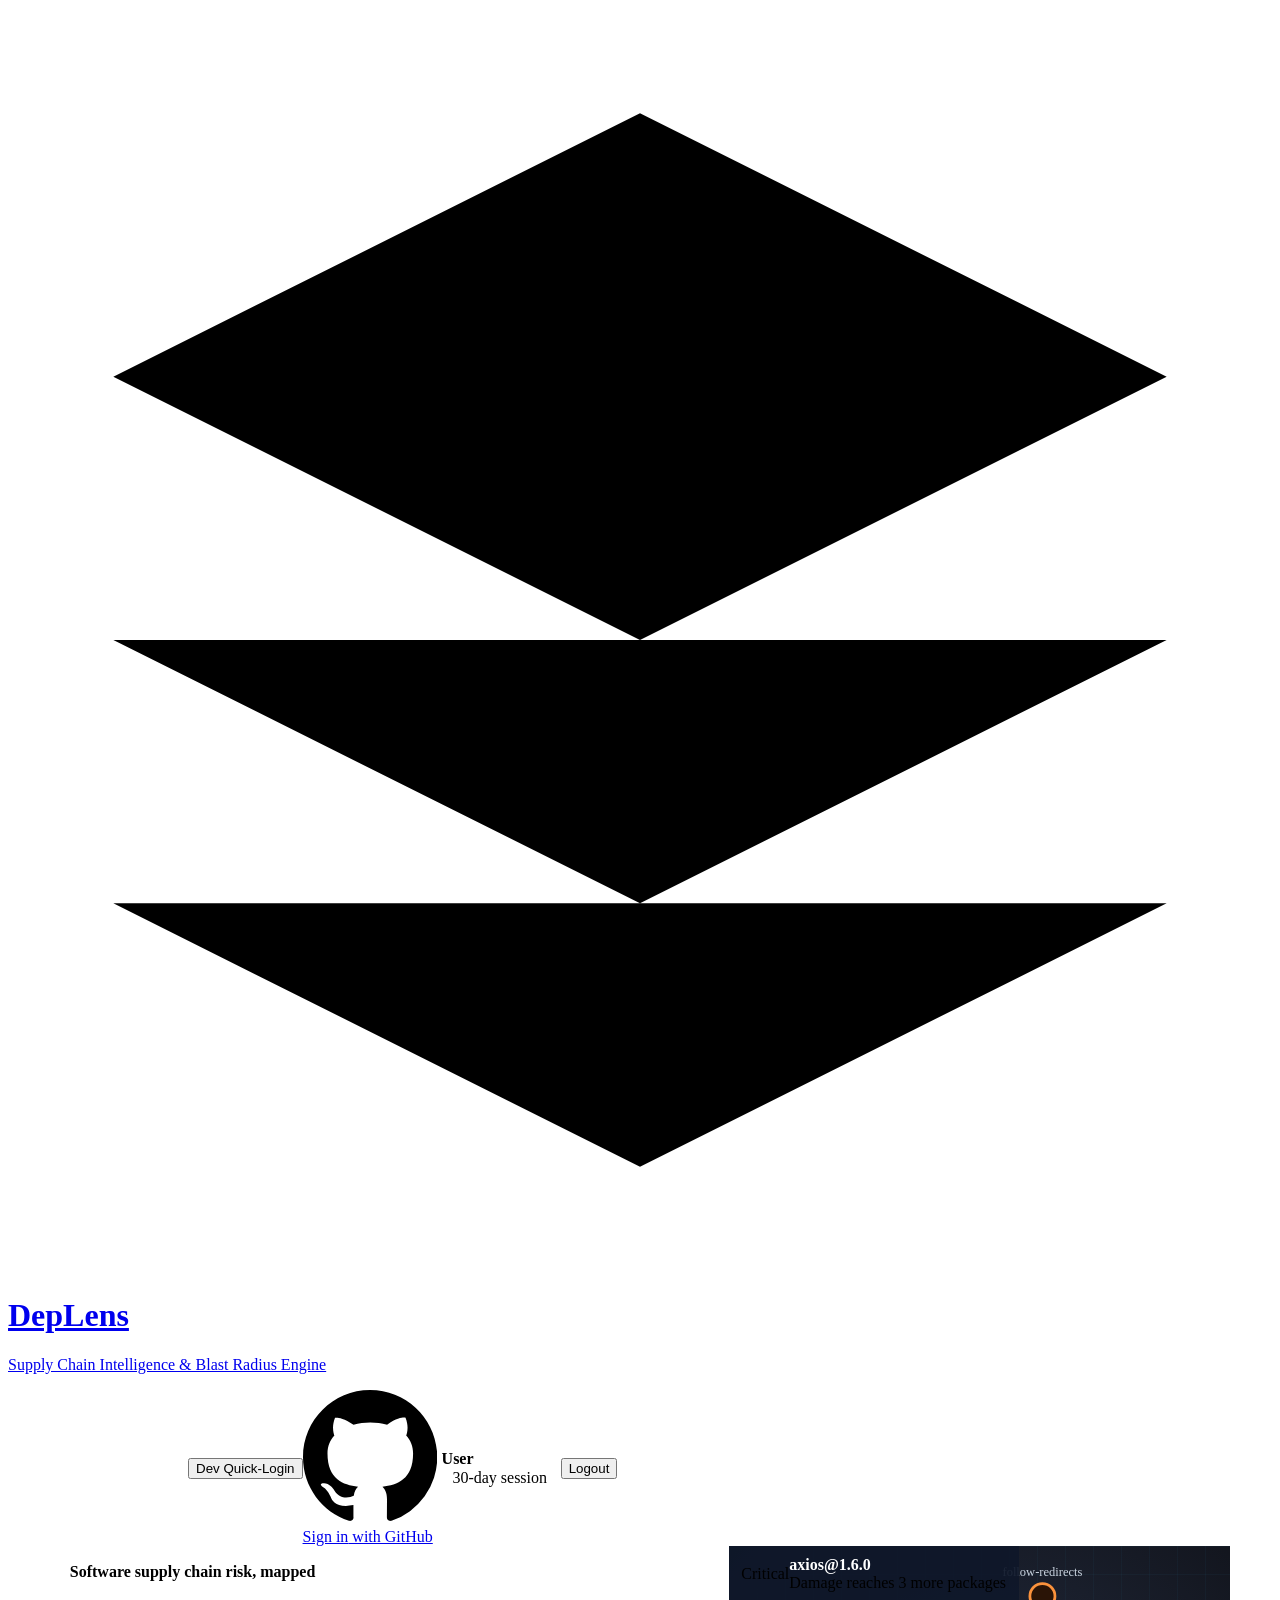
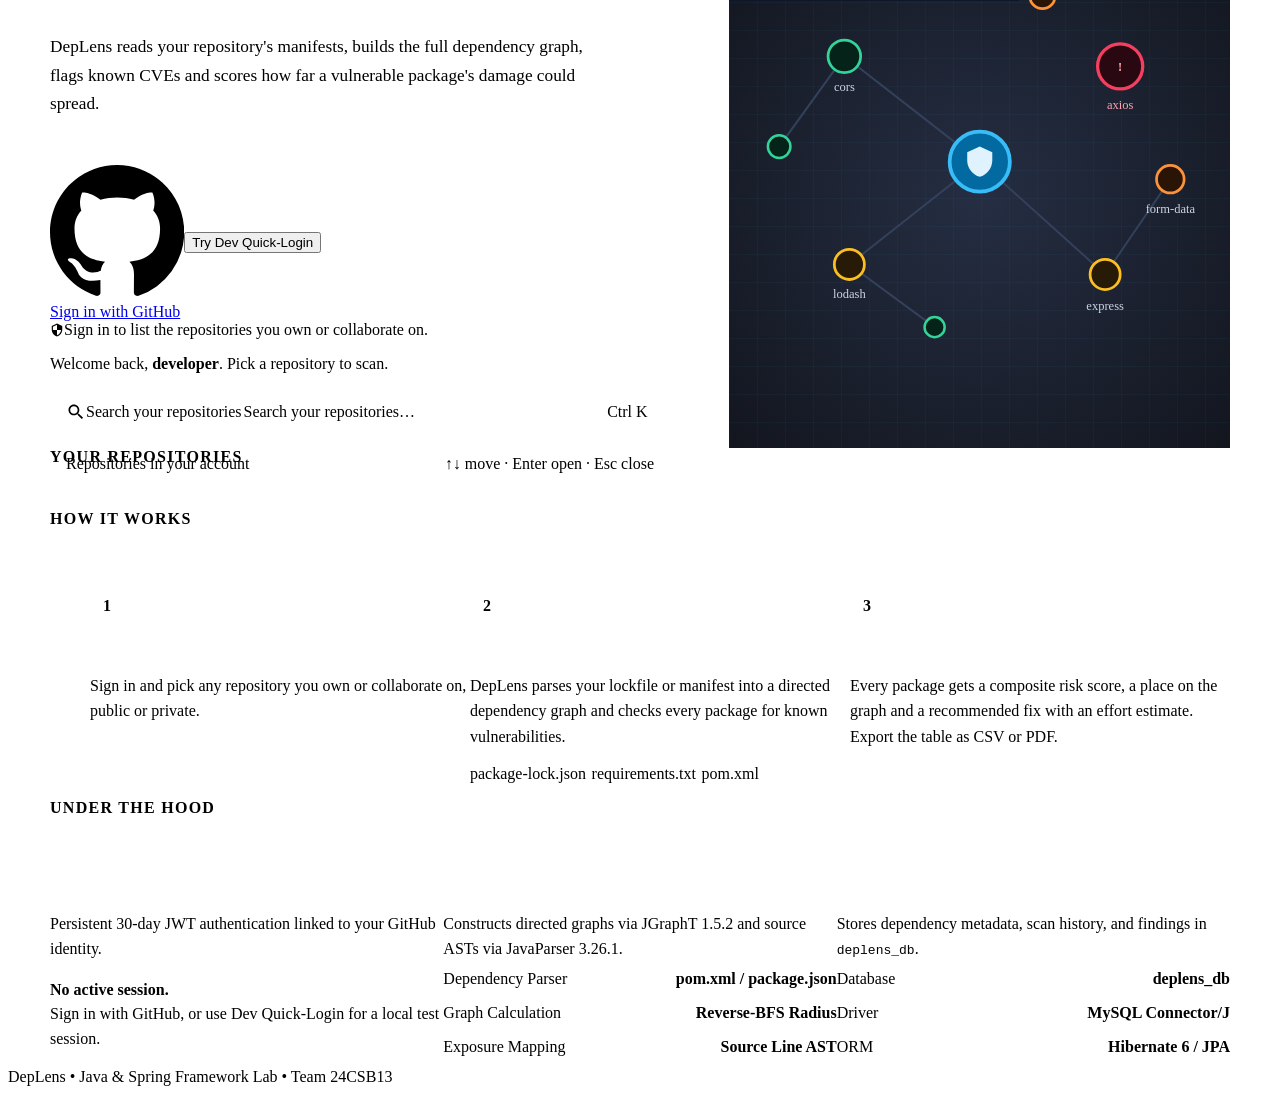
==== commit b2a7f597: "Add shared design system and redesign landing page" ====
--- a/src/main/resources/static/index.html
+++ b/src/main/resources/static/index.html
@@ -4,199 +4,81 @@
     <meta charset="UTF-8">
     <meta name="viewport" content="width=device-width, initial-scale=1.0">
     <title>DepLens – Software Supply Chain Intelligence</title>
+    <meta name="description" content="DepLens maps your repository's dependencies, flags known vulnerabilities and shows how far a risky package can spread.">
     <link rel="preconnect" href="https://fonts.googleapis.com">
     <link rel="preconnect" href="https://fonts.gstatic.com" crossorigin>
     <link href="https://fonts.googleapis.com/css2?family=JetBrains+Mono:wght@400;600&family=Plus+Jakarta+Sans:wght@400;500;600;700;800&display=swap" rel="stylesheet">
+    <link rel="icon" type="image/svg+xml" href="data:image/svg+xml,%3Csvg xmlns=%27http://www.w3.org/2000/svg%27 viewBox=%270 0 32 32%27%3E%3Crect width=%2732%27 height=%2732%27 rx=%278%27 fill=%27%230284c7%27/%3E%3Cpath d=%27M16 6 6 11l10 5 10-5-10-5zM6 21l10 5 10-5M6 16l10 5 10-5%27 fill=%27none%27 stroke=%27white%27 stroke-width=%272.2%27 stroke-linejoin=%27round%27/%3E%3C/svg%3E">
+    <link rel="stylesheet" href="/css/deplens.css">
+    <script src="/js/ui.js"></script>
     <style>
-        :root {
-            --bg: #090d16;
-            --surface: #0f172a;
-            --surface-hover: #131d35;
-            --surface-border: #1e293b;
-            --accent: #38bdf8;
-            --accent-glow: rgba(56, 189, 248, 0.2);
-            --danger: #f43f5e;
-            --warning: #fbbf24;
-            --success: #34d399;
-            --text-main: #f8fafc;
-            --text-muted: #94a3b8;
-            --font-sans: 'Plus Jakarta Sans', system-ui, sans-serif;
-            --font-mono: 'JetBrains Mono', monospace;
-        }
-
-        * {
-            box-sizing: border-box;
-            margin: 0;
-            padding: 0;
-        }
-
-        body {
-            background-color: var(--bg);
-            color: var(--text-main);
-            font-family: var(--font-sans);
-            min-height: 100vh;
-            display: flex;
-            flex-direction: column;
-            background-image: 
-                radial-gradient(circle at 15% 15%, rgba(56, 189, 248, 0.08) 0%, transparent 40%),
-                radial-gradient(circle at 85% 85%, rgba(244, 63, 94, 0.06) 0%, transparent 40%);
-        }
-
-        header {
-            padding: 1rem 2.5rem;
-            display: flex;
-            align-items: center;
-            justify-content: space-between;
-            border-bottom: 1px solid var(--surface-border);
-            background: rgba(15, 23, 42, 0.7);
-            backdrop-filter: blur(12px);
-            position: sticky;
-            top: 0;
-            z-index: 50;
-        }
-
-        .logo-wrap {
-            display: flex;
-            align-items: center;
-            gap: 0.75rem;
-            text-decoration: none;
-        }
-
-        .logo-icon {
-            width: 40px;
-            height: 40px;
-            background: linear-gradient(135deg, #0284c7, #38bdf8);
-            border-radius: 10px;
-            display: flex;
+        .header-actions {
+            display: flex;
+            align-items: center;
+            gap: var(--sp-3);
+        }
+
+        .header-skeleton {
+            width: 180px;
+            height: 36px;
+            border-radius: var(--r-md);
+        }
+
+        /* Signed-in user pill */
+        .user-profile-badge {
+            display: flex;
+            align-items: center;
+            gap: var(--sp-3);
+            background: var(--c-surface);
+            border: 1px solid var(--c-border);
+            padding: 0.3rem 0.85rem 0.3rem 0.3rem;
+            border-radius: var(--r-pill);
+        }
+
+        .user-avatar {
+            width: 30px;
+            height: 30px;
+            border-radius: 50%;
+            border: 2px solid var(--c-accent);
+            object-fit: cover;
+            flex-shrink: 0;
+            display: block;
+        }
+
+        .user-initials {
+            width: 30px;
+            height: 30px;
+            border-radius: 50%;
+            display: inline-flex;
             align-items: center;
             justify-content: center;
-            box-shadow: 0 0 20px var(--accent-glow);
-        }
-
-        .logo-icon svg {
-            width: 22px;
-            height: 22px;
-            fill: white;
-        }
-
-        .logo-text h1 {
-            font-size: 1.25rem;
+            background: linear-gradient(135deg, var(--c-accent-deep), #6366f1);
+            color: #fff;
+            font-size: var(--fs-xs);
             font-weight: 800;
-            letter-spacing: -0.02em;
-            background: linear-gradient(to right, #ffffff, #cbd5e1);
-            -webkit-background-clip: text;
-            -webkit-text-fill-color: transparent;
-        }
-
-        .logo-text p {
-            font-size: 0.72rem;
-            color: var(--text-muted);
-            font-family: var(--font-mono);
-            letter-spacing: 0.05em;
-            text-transform: uppercase;
-        }
-
-        .header-actions {
-            display: flex;
-            align-items: center;
-            gap: 1rem;
-        }
-
-        .btn {
-            display: inline-flex;
-            align-items: center;
-            gap: 0.5rem;
-            background: linear-gradient(135deg, #0284c7, #0ea5e9);
-            color: white;
-            font-weight: 600;
-            font-size: 0.85rem;
-            border: none;
-            padding: 0.6rem 1.25rem;
-            border-radius: 8px;
-            cursor: pointer;
-            text-decoration: none;
-            transition: all 0.2s ease;
-        }
-
-        .btn:hover {
-            opacity: 0.92;
-            transform: translateY(-1px);
-        }
-
-        .btn-github {
-            background: #24292f;
-            border: 1px solid #30363d;
-            color: #ffffff;
-            box-shadow: 0 2px 8px rgba(0, 0, 0, 0.4);
-        }
-
-        .btn-github:hover {
-            background: #2f363d;
-            border-color: #8b949e;
-        }
-
-        .btn-github svg {
-            width: 18px;
-            height: 18px;
-            fill: currentColor;
-        }
-
-        .btn-secondary {
-            background: #1e293b;
-            color: #94a3b8;
-            border: 1px solid var(--surface-border);
-        }
-
-        .btn-secondary:hover {
-            background: #334155;
-            color: #f8fafc;
-        }
-
-        .btn-danger {
-            background: rgba(244, 63, 94, 0.15);
-            border: 1px solid rgba(244, 63, 94, 0.3);
-            color: var(--danger);
-        }
-
-        .btn-danger:hover {
-            background: rgba(244, 63, 94, 0.25);
-        }
-
-        /* User profile in header */
-        .user-profile-badge {
-            display: flex;
-            align-items: center;
-            gap: 0.75rem;
-            background: rgba(15, 23, 42, 0.8);
-            border: 1px solid var(--surface-border);
-            padding: 0.4rem 0.85rem;
-            border-radius: 9999px;
-        }
-
-        .user-avatar {
-            width: 32px;
-            height: 32px;
-            border-radius: 50%;
-            border: 2px solid var(--accent);
-            object-fit: cover;
+            flex-shrink: 0;
         }
 
         .user-info {
             display: flex;
             flex-direction: column;
             line-height: 1.2;
+            min-width: 0;
         }
 
         .user-name {
-            font-size: 0.85rem;
+            font-size: var(--fs-sm);
             font-weight: 700;
-            color: var(--text-main);
+            color: var(--c-text);
+            white-space: nowrap;
+            overflow: hidden;
+            text-overflow: ellipsis;
+            max-width: 160px;
         }
 
         .user-session {
-            font-size: 0.7rem;
-            font-family: var(--font-mono);
-            color: var(--success);
+            font-size: var(--fs-2xs);
+            color: var(--sev-low-text);
             display: flex;
             align-items: center;
             gap: 0.3rem;
@@ -206,213 +88,393 @@
             width: 6px;
             height: 6px;
             border-radius: 50%;
-            background: var(--success);
-            box-shadow: 0 0 6px var(--success);
+            background: var(--c-success);
+            box-shadow: 0 0 6px var(--c-success);
         }
 
         main {
             flex: 1;
-            padding: 2rem 2.5rem 3rem;
-            max-width: 1100px;
+            width: 100%;
+            max-width: 1180px;
             margin: 0 auto;
-            width: 100%;
-        }
-
-        /* Center Search Bar Section */
-        .center-search-section {
-            text-align: center;
-            margin: 2rem auto 3.5rem;
-            max-width: 760px;
-            position: relative;
-        }
-
-        .search-badge-tag {
+            padding: var(--sp-7) var(--sp-7) var(--sp-8);
+        }
+
+        /* --------------------------------------------------------------
+           Hero
+           -------------------------------------------------------------- */
+        .hero {
+            display: grid;
+            grid-template-columns: minmax(0, 1.15fr) minmax(0, 0.85fr);
+            gap: var(--sp-8);
+            align-items: center;
+            padding: var(--sp-6) 0 var(--sp-7);
+        }
+
+        .hero-copy > * {
+            animation: fadeUp 0.6s var(--ease) both;
+        }
+
+        .hero-copy > *:nth-child(2) { animation-delay: 0.06s; }
+        .hero-copy > *:nth-child(3) { animation-delay: 0.12s; }
+        .hero-copy > *:nth-child(4) { animation-delay: 0.18s; }
+        .hero-copy > *:nth-child(5) { animation-delay: 0.24s; }
+
+        @keyframes fadeUp {
+            from { opacity: 0; transform: translateY(12px); }
+            to { opacity: 1; transform: translateY(0); }
+        }
+
+        .eyebrow {
             display: inline-flex;
             align-items: center;
-            gap: 0.45rem;
-            background: rgba(56, 189, 248, 0.1);
-            border: 1px solid rgba(56, 189, 248, 0.25);
-            color: var(--accent);
-            font-family: var(--font-mono);
-            font-size: 0.78rem;
-            font-weight: 600;
-            padding: 0.35rem 0.85rem;
-            border-radius: 9999px;
-            margin-bottom: 1rem;
-            letter-spacing: 0.03em;
-            text-transform: uppercase;
-        }
-
-        .search-badge-tag svg {
+            gap: var(--sp-2);
+            background: var(--c-accent-soft);
+            border: 1px solid var(--c-accent-border);
+            color: var(--c-accent-text);
+            font-size: var(--fs-xs);
+            font-weight: 700;
+            padding: 0.3rem 0.8rem;
+            border-radius: var(--r-pill);
+            margin-bottom: var(--sp-5);
+        }
+
+        .eyebrow .pulse-dot {
+            width: 7px;
+            height: 7px;
+            border-radius: 50%;
+            background: var(--c-accent);
+            animation: pulseDot 2s infinite;
+        }
+
+        @keyframes pulseDot {
+            0% { box-shadow: 0 0 0 0 rgba(56, 189, 248, 0.6); }
+            70% { box-shadow: 0 0 0 8px rgba(56, 189, 248, 0); }
+            100% { box-shadow: 0 0 0 0 rgba(56, 189, 248, 0); }
+        }
+
+        .hero-title {
+            font-size: var(--fs-3xl);
+            font-weight: 800;
+            letter-spacing: -0.035em;
+            line-height: 1.08;
+            margin-bottom: var(--sp-4);
+            color: #fff;
+        }
+
+        .hero-title .grad {
+            background: linear-gradient(90deg, var(--c-accent) 0%, #818cf8 55%, var(--sev-critical) 100%);
+            -webkit-background-clip: text;
+            background-clip: text;
+            -webkit-text-fill-color: transparent;
+        }
+
+        .hero-lead {
+            font-size: 1.08rem;
+            color: var(--c-text-muted);
+            line-height: 1.65;
+            max-width: 560px;
+            margin-bottom: var(--sp-6);
+        }
+
+        .hero-cta {
+            display: flex;
+            flex-wrap: wrap;
+            align-items: center;
+            gap: var(--sp-3);
+        }
+
+        .hero-note {
+            margin-top: var(--sp-4);
+            font-size: var(--fs-xs);
+            color: var(--c-text-subtle);
+            display: flex;
+            align-items: center;
+            gap: var(--sp-2);
+        }
+
+        .hero-note svg {
             width: 14px;
             height: 14px;
-            fill: currentColor;
-        }
-
-        .search-title {
-            font-size: 2.5rem;
-            font-weight: 800;
-            letter-spacing: -0.03em;
-            margin-bottom: 0.75rem;
-            background: linear-gradient(to right, #ffffff, #cbd5e1);
-            -webkit-background-clip: text;
-            -webkit-text-fill-color: transparent;
-        }
-
-        .search-subtitle {
-            font-size: 1rem;
-            color: var(--text-muted);
-            margin-bottom: 2rem;
-            line-height: 1.6;
-        }
-
-        /* Search Input Box */
+            flex-shrink: 0;
+        }
+
+        .hero-welcome {
+            font-size: var(--fs-md);
+            color: var(--c-text-muted);
+        }
+
+        .hero-welcome strong {
+            color: var(--c-text);
+        }
+
+        .cta-skeleton {
+            width: 260px;
+            max-width: 100%;
+            height: 46px;
+            border-radius: var(--r-lg);
+        }
+
+        /* --------------------------------------------------------------
+           Animated mini graph
+           -------------------------------------------------------------- */
+        .hero-visual {
+            position: relative;
+            aspect-ratio: 1 / 1;
+            border-radius: var(--r-xl);
+            border: 1px solid var(--c-border);
+            background: radial-gradient(circle at 50% 50%, rgba(13, 23, 46, 0.9) 0%, rgba(6, 9, 18, 0.95) 100%);
+            box-shadow: var(--shadow-lg), inset 0 0 50px rgba(0, 0, 0, 0.6);
+            overflow: hidden;
+            animation: fadeUp 0.8s var(--ease) 0.15s both;
+        }
+
+        .hero-visual::before {
+            content: '';
+            position: absolute;
+            inset: 0;
+            background-image:
+                linear-gradient(rgba(56, 189, 248, 0.04) 1px, transparent 1px),
+                linear-gradient(90deg, rgba(56, 189, 248, 0.04) 1px, transparent 1px);
+            background-size: 28px 28px;
+        }
+
+        .hero-visual svg {
+            position: absolute;
+            inset: 0;
+            width: 100%;
+            height: 100%;
+        }
+
+        .mg-edge {
+            stroke: #33415c;
+            stroke-width: 1.6;
+        }
+
+        .mg-edge.hot {
+            stroke: var(--sev-critical);
+            stroke-width: 2.2;
+            stroke-dasharray: 6 5;
+            animation: mgFlow 0.9s linear infinite;
+        }
+
+        @keyframes mgFlow {
+            to { stroke-dashoffset: -22; }
+        }
+
+        .mg-node {
+            animation: mgFloat 5s ease-in-out infinite;
+        }
+
+        .mg-node:nth-of-type(2n) { animation-delay: -1.6s; }
+        .mg-node:nth-of-type(3n) { animation-delay: -3.1s; }
+
+        @keyframes mgFloat {
+            0%, 100% { transform: translateY(0); }
+            50% { transform: translateY(-4px); }
+        }
+
+        .mg-ring {
+            fill: none;
+            stroke: var(--sev-critical);
+            transform-box: fill-box;
+            transform-origin: center;
+            animation: mgRing 2.2s var(--ease) infinite;
+        }
+
+        @keyframes mgRing {
+            0% { transform: scale(1); opacity: 0.9; }
+            100% { transform: scale(2.2); opacity: 0; }
+        }
+
+        .mg-label {
+            font-family: var(--font-mono);
+            font-size: 10px;
+            fill: #cbd5e1;
+        }
+
+        .hero-visual-card {
+            position: absolute;
+            left: var(--sp-4);
+            bottom: var(--sp-4);
+            background: rgba(15, 23, 42, 0.92);
+            border: 1px solid var(--c-border-strong);
+            border-radius: var(--r-md);
+            padding: 0.6rem 0.8rem;
+            font-size: var(--fs-xs);
+            color: var(--c-text-muted);
+            box-shadow: var(--shadow-md);
+            display: flex;
+            align-items: center;
+            gap: var(--sp-3);
+        }
+
+        .hero-visual-card strong {
+            display: block;
+            color: #fff;
+            font-family: var(--font-mono);
+            font-size: var(--fs-sm);
+        }
+
+        /* --------------------------------------------------------------
+           Search
+           -------------------------------------------------------------- */
         .search-box-wrapper {
             position: relative;
-            text-align: left;
+            max-width: 620px;
+            margin-top: var(--sp-5);
         }
 
         .search-input-bar {
             display: flex;
             align-items: center;
-            background: rgba(15, 23, 42, 0.95);
-            border: 2px solid var(--surface-border);
-            border-radius: 16px;
-            padding: 0.75rem 1.25rem;
-            box-shadow: 0 10px 30px rgba(0, 0, 0, 0.4);
-            transition: all 0.25s ease;
+            gap: var(--sp-3);
+            background: var(--c-surface);
+            border: 1px solid var(--c-border-strong);
+            border-radius: var(--r-lg);
+            padding: 0.7rem 0.9rem 0.7rem 1rem;
+            box-shadow: var(--shadow-md);
+            transition: border-color var(--dur), box-shadow var(--dur);
             cursor: text;
         }
 
         .search-input-bar:focus-within {
-            border-color: var(--accent);
-            box-shadow: 0 0 30px var(--accent-glow), 0 10px 40px rgba(0, 0, 0, 0.5);
-            transform: translateY(-2px);
+            border-color: var(--c-accent);
+            box-shadow: var(--shadow-glow);
         }
 
         .search-icon {
             display: flex;
-            align-items: center;
-            justify-content: center;
-            margin-right: 0.85rem;
-            color: var(--text-muted);
+            color: var(--c-text-subtle);
         }
 
         .search-icon svg {
-            width: 22px;
-            height: 22px;
+            width: 20px;
+            height: 20px;
             fill: currentColor;
-            transition: color 0.2s;
-        }
-
-        .search-input-bar:focus-within .search-icon svg {
-            color: var(--accent);
+        }
+
+        .search-input-bar:focus-within .search-icon {
+            color: var(--c-accent);
         }
 
         .search-input {
             flex: 1;
+            min-width: 0;
             background: transparent;
             border: none;
             outline: none;
-            color: var(--text-main);
+            color: var(--c-text);
             font-family: var(--font-sans);
-            font-size: 1.1rem;
+            font-size: var(--fs-md);
             font-weight: 500;
+            text-overflow: ellipsis;
+        }
+
+        .search-input:focus-visible {
+            outline: none;
         }
 
         .search-input::placeholder {
-            color: #64748b;
+            color: var(--c-text-subtle);
             font-weight: 400;
         }
 
         .search-shortcut {
             font-family: var(--font-mono);
-            font-size: 0.72rem;
-            background: #1e293b;
-            color: #94a3b8;
-            padding: 0.25rem 0.55rem;
-            border-radius: 6px;
-            border: 1px solid #334155;
-            letter-spacing: 0.05em;
-        }
-
-        /* Dropdown Results */
+            font-size: var(--fs-2xs);
+            background: var(--c-surface-3);
+            color: var(--c-text-muted);
+            padding: 0.2rem 0.5rem;
+            border-radius: var(--r-sm);
+            border: 1px solid var(--c-border-strong);
+            white-space: nowrap;
+        }
+
         .search-dropdown-menu {
             position: absolute;
-            top: calc(100% + 10px);
+            top: calc(100% + 8px);
             left: 0;
             right: 0;
-            background: #0f172a;
-            border: 1px solid var(--surface-border);
-            border-radius: 16px;
-            box-shadow: 0 25px 60px rgba(0, 0, 0, 0.7);
+            background: var(--c-surface);
+            border: 1px solid var(--c-border-strong);
+            border-radius: var(--r-lg);
+            box-shadow: var(--shadow-lg);
             z-index: 100;
-            max-height: 420px;
+            max-height: 400px;
             overflow-y: auto;
-            backdrop-filter: blur(20px);
-            animation: fadeInDown 0.2s cubic-bezier(0.16, 1, 0.3, 1);
+            animation: fadeInDown 0.18s var(--ease);
         }
 
         @keyframes fadeInDown {
-            from { opacity: 0; transform: translateY(-8px); }
+            from { opacity: 0; transform: translateY(-6px); }
             to { opacity: 1; transform: translateY(0); }
         }
 
         .dropdown-header {
-            padding: 0.85rem 1.25rem;
-            border-bottom: 1px solid var(--surface-border);
-            font-size: 0.75rem;
-            font-family: var(--font-mono);
-            color: var(--text-muted);
+            padding: 0.7rem 1rem;
+            border-bottom: 1px solid var(--c-border);
+            font-size: var(--fs-xs);
+            color: var(--c-text-muted);
             display: flex;
             justify-content: space-between;
             align-items: center;
-            background: rgba(15, 23, 42, 0.6);
+            gap: var(--sp-3);
+            position: sticky;
+            top: 0;
+            background: var(--c-surface);
+            z-index: 1;
         }
 
         .dropdown-list {
-            padding: 0.5rem;
+            padding: 0.4rem;
         }
 
         .dropdown-item {
             display: flex;
             align-items: center;
             justify-content: space-between;
-            padding: 0.85rem 1rem;
-            border-radius: 10px;
-            cursor: pointer;
-            transition: all 0.15s ease;
+            gap: var(--sp-3);
+            padding: 0.7rem 0.8rem;
+            border-radius: var(--r-md);
             text-decoration: none;
             color: inherit;
-        }
-
-        .dropdown-item:hover, .dropdown-item.active {
-            background: #1e293b;
-            transform: translateX(4px);
+            transition: background var(--dur-fast);
+        }
+
+        .dropdown-item:hover,
+        .dropdown-item.active {
+            background: var(--c-surface-3);
+        }
+
+        .dropdown-item:focus-visible {
+            outline: 2px solid var(--c-accent);
+            outline-offset: -2px;
         }
 
         .repo-item-left {
             display: flex;
             align-items: center;
-            gap: 0.85rem;
+            gap: var(--sp-3);
             min-width: 0;
         }
 
         .repo-item-icon {
             width: 32px;
             height: 32px;
-            border-radius: 8px;
-            background: #1e293b;
+            border-radius: var(--r-sm);
+            background: var(--c-surface-3);
             display: flex;
             align-items: center;
             justify-content: center;
             flex-shrink: 0;
-            color: var(--text-muted);
-        }
-
-        .dropdown-item:hover .repo-item-icon {
-            background: rgba(56, 189, 248, 0.15);
-            color: var(--accent);
+            color: var(--c-text-muted);
+        }
+
+        .dropdown-item:hover .repo-item-icon,
+        .dropdown-item.active .repo-item-icon {
+            background: var(--c-accent-soft);
+            color: var(--c-accent);
         }
 
         .repo-item-icon svg {
@@ -426,119 +488,270 @@
         }
 
         .repo-item-name {
-            font-size: 0.95rem;
+            font-size: var(--fs-base);
             font-weight: 700;
-            color: var(--text-main);
+            color: var(--c-text);
             white-space: nowrap;
             overflow: hidden;
             text-overflow: ellipsis;
         }
 
         .repo-item-desc {
-            font-size: 0.78rem;
-            color: var(--text-muted);
+            font-size: var(--fs-xs);
+            color: var(--c-text-muted);
             white-space: nowrap;
             overflow: hidden;
             text-overflow: ellipsis;
-            max-width: 440px;
             margin-top: 2px;
         }
 
         .repo-item-right {
             display: flex;
             align-items: center;
-            gap: 0.6rem;
+            gap: var(--sp-2);
             flex-shrink: 0;
         }
 
-        .repo-badge {
-            font-family: var(--font-mono);
-            font-size: 0.72rem;
+        .repo-lang-tag {
+            font-size: var(--fs-xs);
+            color: var(--c-text-muted);
+            display: inline-flex;
+            align-items: center;
+            gap: 0.35rem;
+            white-space: nowrap;
+        }
+
+        .lang-dot {
+            width: 8px;
+            height: 8px;
+            border-radius: 50%;
+            background: #94a3b8;
+        }
+
+        .dropdown-empty {
+            padding: var(--sp-6) var(--sp-5);
+            text-align: center;
+            color: var(--c-text-muted);
+            font-size: var(--fs-sm);
+        }
+
+        .dropdown-empty p {
+            margin-bottom: var(--sp-4);
+        }
+
+        /* --------------------------------------------------------------
+           Sections
+           -------------------------------------------------------------- */
+        .section {
+            margin-top: var(--sp-8);
+        }
+
+        .section-head {
+            display: flex;
+            align-items: flex-end;
+            justify-content: space-between;
+            gap: var(--sp-4);
+            margin-bottom: var(--sp-5);
+            flex-wrap: wrap;
+        }
+
+        .section-kicker {
+            font-size: var(--fs-xs);
+            font-weight: 700;
+            color: var(--c-accent-text);
+            text-transform: uppercase;
+            letter-spacing: 0.08em;
+            margin-bottom: var(--sp-1);
+        }
+
+        .section-title {
+            font-size: var(--fs-xl);
+            font-weight: 800;
+            letter-spacing: -0.02em;
+            color: #fff;
+        }
+
+        .section-sub {
+            font-size: var(--fs-sm);
+            color: var(--c-text-muted);
+        }
+
+        /* How it works */
+        .steps {
+            list-style: none;
+            display: grid;
+            grid-template-columns: repeat(3, minmax(0, 1fr));
+            gap: var(--sp-5);
+        }
+
+        .step {
+            position: relative;
+            background: var(--c-surface);
+            border: 1px solid var(--c-border);
+            border-radius: var(--r-lg);
+            padding: var(--sp-6);
+            transition: border-color var(--dur), transform var(--dur);
+        }
+
+        .step:hover {
+            border-color: var(--c-accent-border);
+            transform: translateY(-2px);
+        }
+
+        .step-num {
+            width: 34px;
+            height: 34px;
+            border-radius: var(--r-md);
+            display: inline-flex;
+            align-items: center;
+            justify-content: center;
+            font-weight: 800;
+            font-size: var(--fs-sm);
+            color: var(--c-accent-text);
+            background: var(--c-accent-soft);
+            border: 1px solid var(--c-accent-border);
+            margin-bottom: var(--sp-4);
+        }
+
+        .step h3 {
+            font-size: var(--fs-md);
+            font-weight: 700;
+            color: #fff;
+            margin-bottom: var(--sp-2);
+        }
+
+        .step p {
+            font-size: var(--fs-sm);
+            color: var(--c-text-muted);
+            line-height: 1.6;
+        }
+
+        .step-tags {
+            display: flex;
+            flex-wrap: wrap;
+            gap: 0.35rem;
+            margin-top: var(--sp-4);
+        }
+
+        /* Signed-in repo grid */
+        .repo-grid {
+            display: grid;
+            grid-template-columns: repeat(auto-fill, minmax(260px, 1fr));
+            gap: var(--sp-4);
+        }
+
+        .repo-card {
+            display: flex;
+            flex-direction: column;
+            gap: var(--sp-2);
+            background: var(--c-surface);
+            border: 1px solid var(--c-border);
+            border-radius: var(--r-lg);
+            padding: var(--sp-5);
+            text-decoration: none;
+            color: inherit;
+            min-height: 132px;
+            transition: border-color var(--dur), transform var(--dur), box-shadow var(--dur);
+        }
+
+        .repo-card:hover {
+            border-color: var(--c-accent-border);
+            transform: translateY(-2px);
+            box-shadow: var(--shadow-md);
+        }
+
+        .repo-card-top {
+            display: flex;
+            align-items: center;
+            justify-content: space-between;
+            gap: var(--sp-2);
+        }
+
+        .repo-card-name {
+            font-weight: 700;
+            color: #fff;
+            white-space: nowrap;
+            overflow: hidden;
+            text-overflow: ellipsis;
+        }
+
+        .repo-card-desc {
+            font-size: var(--fs-sm);
+            color: var(--c-text-muted);
+            line-height: 1.5;
+            display: -webkit-box;
+            -webkit-line-clamp: 2;
+            line-clamp: 2;
+            -webkit-box-orient: vertical;
+            overflow: hidden;
+            flex: 1;
+        }
+
+        .repo-card-foot {
+            display: flex;
+            align-items: center;
+            justify-content: space-between;
+            font-size: var(--fs-xs);
+            color: var(--c-text-subtle);
+        }
+
+        .repo-card-cta {
+            color: var(--c-accent-text);
             font-weight: 600;
-            padding: 0.2rem 0.55rem;
-            border-radius: 6px;
-        }
-
-        .badge-private {
-            background: rgba(251, 191, 36, 0.12);
-            color: var(--warning);
-            border: 1px solid rgba(251, 191, 36, 0.3);
-        }
-
-        .badge-public {
-            background: rgba(56, 189, 248, 0.12);
-            color: var(--accent);
-            border: 1px solid rgba(56, 189, 248, 0.3);
-        }
-
-        .repo-lang-tag {
-            font-family: var(--font-mono);
-            font-size: 0.72rem;
-            color: #94a3b8;
-            display: flex;
-            align-items: center;
-            gap: 0.35rem;
-        }
-
-        .lang-dot {
-            width: 7px;
-            height: 7px;
-            border-radius: 50%;
-            background: #f59e0b;
-        }
-
-        .dropdown-empty {
-            padding: 2rem 1.5rem;
+        }
+
+        .repo-card.skeleton-card {
+            pointer-events: none;
+        }
+
+        .state-box {
+            grid-column: 1 / -1;
             text-align: center;
-            color: var(--text-muted);
-            font-size: 0.9rem;
-        }
-
+            padding: var(--sp-7) var(--sp-5);
+            border: 1px dashed var(--c-border-strong);
+            border-radius: var(--r-lg);
+            color: var(--c-text-muted);
+            font-size: var(--fs-sm);
+        }
+
+        .state-box h3 {
+            color: #fff;
+            font-size: var(--fs-md);
+            margin-bottom: var(--sp-1);
+        }
+
+        .state-box p {
+            margin-bottom: var(--sp-4);
+        }
+
+        /* Under the hood */
         .grid {
             display: grid;
-            grid-template-columns: repeat(auto-fit, minmax(320px, 1fr));
-            gap: 1.5rem;
-            margin-top: 1rem;
-            margin-bottom: 2.5rem;
-        }
-
-        .card {
-            background: var(--surface);
-            border: 1px solid var(--surface-border);
-            border-radius: 16px;
-            padding: 1.5rem;
-            position: relative;
-            overflow: hidden;
-            transition: transform 0.2s, border-color 0.2s;
-        }
-
-        .card:hover {
-            transform: translateY(-2px);
-            border-color: rgba(56, 189, 248, 0.4);
+            grid-template-columns: repeat(3, minmax(0, 1fr));
+            gap: var(--sp-5);
         }
 
         .card h3 {
-            font-size: 1.05rem;
+            font-size: var(--fs-md);
             font-weight: 700;
-            margin-bottom: 0.5rem;
-            display: flex;
-            align-items: center;
-            gap: 0.5rem;
-        }
-
-        .card p {
-            font-size: 0.875rem;
-            color: var(--text-muted);
-            line-height: 1.5;
-            margin-bottom: 1rem;
+            margin-bottom: var(--sp-2);
+            color: #fff;
+        }
+
+        .card > p {
+            font-size: var(--fs-sm);
+            color: var(--c-text-muted);
+            line-height: 1.55;
+            margin-bottom: var(--sp-4);
         }
 
         .user-detail-row {
             display: flex;
             justify-content: space-between;
-            padding: 0.45rem 0;
-            border-bottom: 1px solid #1e293b;
-            font-size: 0.82rem;
+            gap: var(--sp-3);
+            padding: 0.5rem 0;
+            border-bottom: 1px solid var(--c-border);
+            font-size: var(--fs-sm);
         }
 
         .user-detail-row:last-child {
@@ -546,35 +759,105 @@
         }
 
         .user-detail-label {
-            color: var(--text-muted);
+            color: var(--c-text-muted);
         }
 
         .user-detail-val {
             font-family: var(--font-mono);
-            color: var(--accent);
+            font-size: var(--fs-xs);
+            color: var(--c-accent-text);
             font-weight: 600;
-        }
-
-        footer {
-            border-top: 1px solid var(--surface-border);
-            padding: 1.25rem 2.5rem;
-            text-align: center;
-            color: var(--text-muted);
-            font-size: 0.8rem;
-            font-family: var(--font-mono);
-            margin-top: auto;
-        }
-
-        .hidden {
-            display: none !important;
+            text-align: right;
+        }
+
+        .session-empty {
+            color: var(--c-text-muted);
+            font-size: var(--fs-sm);
+            line-height: 1.55;
+        }
+
+        .session-empty strong {
+            color: var(--c-text);
+        }
+
+        /* --------------------------------------------------------------
+           Responsive
+           -------------------------------------------------------------- */
+        @media (max-width: 980px) {
+            .hero {
+                grid-template-columns: 1fr;
+                gap: var(--sp-7);
+                padding-bottom: var(--sp-5);
+            }
+
+            .hero-visual {
+                max-width: 560px;
+                width: 100%;
+                justify-self: center;
+            }
+
+            .grid {
+                grid-template-columns: 1fr;
+            }
+        }
+
+        @media (max-width: 760px) {
+            main {
+                padding: var(--sp-5) var(--sp-4) var(--sp-7);
+            }
+
+            .steps {
+                grid-template-columns: 1fr;
+            }
+
+            .user-info {
+                display: none;
+            }
+
+            .user-profile-badge {
+                padding: 0.2rem;
+            }
+
+            .search-shortcut,
+            .dropdown-header span:last-child {
+                display: none;
+            }
+
+            .hero-lead {
+                font-size: var(--fs-md);
+            }
+
+            .hero-cta .btn {
+                flex: 1 1 auto;
+            }
+
+            .section {
+                margin-top: var(--sp-7);
+            }
+        }
+
+        @media (max-width: 480px) {
+            #auth-logged-out .btn-ghost,
+            .btn-label-long {
+                display: none;
+            }
+
+            .hero-visual-card {
+                left: var(--sp-3);
+                bottom: var(--sp-3);
+            }
+
+            .repo-item-right .repo-lang-tag {
+                display: none;
+            }
         }
     </style>
 </head>
 <body>
     <header>
-        <a href="/" class="logo-wrap">
+        <a href="/" class="logo-wrap" aria-label="DepLens home">
             <div class="logo-icon">
-                <svg viewBox="0 0 24 24"><path d="M12 2L2 7l10 5 10-5-10-5zM2 17l10 5 10-5M2 12l10 5 10-5"/></svg>
+                <svg viewBox="0 0 24 24" aria-hidden="true"><path d="M12 2L2 7l10 5 10-5-10-5zM2 17l10 5 10-5M2 12l10 5 10-5"/></svg>
             </div>
             <div class="logo-text">
                 <h1>DepLens</h1>
@@ -583,108 +866,226 @@
         </a>
 
         <div class="header-actions">
+            <!-- Shown while the session is being checked -->
+            <span id="auth-pending" class="skeleton header-skeleton" aria-hidden="true"></span>
+
             <!-- Logged Out View -->
-            <div id="auth-logged-out" class="header-actions">
-                <a href="/oauth2/authorization/github" class="btn btn-github">
-                    <svg viewBox="0 0 24 24"><path d="M12 0C5.37 0 0 5.37 0 12c0 5.31 3.435 9.795 8.205 11.385.6.105.825-.255.825-.57 0-.285-.015-1.23-.015-2.235-3.015.555-3.795-.735-4.035-1.41-.135-.345-.72-1.41-1.23-1.695-.42-.225-1.02-.78-.015-.795.945-.015 1.62.87 1.845 1.23 1.08 1.815 2.805 1.305 3.495.99.105-.78.42-1.305.765-1.605-2.67-.3-5.46-1.335-5.46-5.925 0-1.305.465-2.385 1.23-3.225-.12-.3-.54-1.53.12-3.18 0 0 1.005-.315 3.3 1.23.96-.27 1.98-.405 3-.405s2.04.135 3 .405c2.295-1.56 3.3-1.23 3.3-1.23.66 1.65.24 2.88.12 3.18.765.84 1.23 1.905 1.23 3.225 0 4.605-2.805 5.625-5.475 5.925.435.375.81 1.095.81 2.22 0 1.605-.015 2.895-.015 3.3 0 .315.225.69.825.57A12.02 12.02 0 0024 12c0-6.63-5.37-12-12-12z"/></svg>
-                    Sign in with GitHub
-                </a>
-                <button class="btn btn-secondary" onclick="quickDevLogin()" title="Instant 30-day session without GitHub credentials">
+            <div id="auth-logged-out" class="header-actions hidden">
+                <button class="btn btn-ghost" onclick="quickDevLogin()" title="Instant 30-day session without GitHub credentials">
                     Dev Quick-Login
                 </button>
+                <a href="/oauth2/authorization/github" class="btn btn-github">
+                    <svg viewBox="0 0 24 24" aria-hidden="true"><path d="M12 0C5.37 0 0 5.37 0 12c0 5.31 3.435 9.795 8.205 11.385.6.105.825-.255.825-.57 0-.285-.015-1.23-.015-2.235-3.015.555-3.795-.735-4.035-1.41-.135-.345-.72-1.41-1.23-1.695-.42-.225-1.02-.78-.015-.795.945-.015 1.62.87 1.845 1.23 1.08 1.815 2.805 1.305 3.495.99.105-.78.42-1.305.765-1.605-2.67-.3-5.46-1.335-5.46-5.925 0-1.305.465-2.385 1.23-3.225-.12-.3-.54-1.53.12-3.18 0 0 1.005-.315 3.3 1.23.96-.27 1.98-.405 3-.405s2.04.135 3 .405c2.295-1.56 3.3-1.23 3.3-1.23.66 1.65.24 2.88.12 3.18.765.84 1.23 1.905 1.23 3.225 0 4.605-2.805 5.625-5.475 5.925.435.375.81 1.095.81 2.22 0 1.605-.015 2.895-.015 3.3 0 .315.225.69.825.57A12.02 12.02 0 0024 12c0-6.63-5.37-12-12-12z"/></svg>
+                    <span>Sign in<span class="btn-label-long"> with GitHub</span></span>
+                </a>
             </div>
 
             <!-- Logged In View -->
             <div id="auth-logged-in" class="header-actions hidden">
                 <div class="user-profile-badge">
-                    <img id="nav-avatar" class="user-avatar" src="" alt="Avatar">
+                    <span id="nav-avatar-wrap"></span>
                     <div class="user-info">
                         <span id="nav-name" class="user-name">User</span>
                         <span class="user-session">
-                            <span class="session-dot"></span> 30-Day Session
+                            <span class="session-dot"></span> 30-day session
                         </span>
                     </div>
                 </div>
-                <button class="btn btn-danger" onclick="logout()">Logout</button>
+                <button class="btn btn-secondary btn-sm" onclick="logout()">Logout</button>
             </div>
         </div>
     </header>
 
     <main>
-        <!-- Center Add Repository Search Section -->
-        <section class="center-search-section">
-            <div class="search-badge-tag">
-                <svg viewBox="0 0 24 24"><path d="M19 13h-6v6h-2v-6H5v-2h6V5h2v6h6v2z"/></svg>
-                <span>Add Repository</span>
+        <!-- Hero -->
+        <section class="hero">
+            <div class="hero-copy">
+                <div class="eyebrow"><span class="pulse-dot"></span> Software supply chain risk, mapped</div>
+                <h2 class="hero-title">Find the dependency that could <span class="grad">break your app</span>.</h2>
+                <p class="hero-lead">
+                    DepLens reads your repository's manifests, builds the full dependency graph, flags known CVEs and scores how far a vulnerable package's damage could spread.
+                </p>
+
+                <!-- CTA: changes with the session state -->
+                <div>
+                    <div id="hero-cta-pending" class="hero-cta">
+                        <span class="skeleton cta-skeleton" aria-hidden="true"></span>
+                    </div>
+
+                    <div id="hero-cta-out" class="hidden">
+                        <div class="hero-cta">
+                            <a href="/oauth2/authorization/github" class="btn btn-github btn-lg">
+                                <svg viewBox="0 0 24 24" aria-hidden="true"><path d="M12 0C5.37 0 0 5.37 0 12c0 5.31 3.435 9.795 8.205 11.385.6.105.825-.255.825-.57 0-.285-.015-1.23-.015-2.235-3.015.555-3.795-.735-4.035-1.41-.135-.345-.72-1.41-1.23-1.695-.42-.225-1.02-.78-.015-.795.945-.015 1.62.87 1.845 1.23 1.08 1.815 2.805 1.305 3.495.99.105-.78.42-1.305.765-1.605-2.67-.3-5.46-1.335-5.46-5.925 0-1.305.465-2.385 1.23-3.225-.12-.3-.54-1.53.12-3.18 0 0 1.005-.315 3.3 1.23.96-.27 1.98-.405 3-.405s2.04.135 3 .405c2.295-1.56 3.3-1.23 3.3-1.23.66 1.65.24 2.88.12 3.18.765.84 1.23 1.905 1.23 3.225 0 4.605-2.805 5.625-5.475 5.925.435.375.81 1.095.81 2.22 0 1.605-.015 2.895-.015 3.3 0 .315.225.69.825.57A12.02 12.02 0 0024 12c0-6.63-5.37-12-12-12z"/></svg>
+                                Sign in with GitHub
+                            </a>
+                            <button class="btn btn-secondary btn-lg" onclick="quickDevLogin()">Try Dev Quick-Login</button>
+                        </div>
+                        <p class="hero-note">
+                            <svg viewBox="0 0 24 24" fill="currentColor" aria-hidden="true"><path d="M12 1 3 5v6c0 5.55 3.84 10.74 9 12 5.16-1.26 9-6.45 9-12V5l-9-4zm0 10.99h7c-.53 4.12-3.28 7.79-7 8.94V12H5V6.3l7-3.11v8.8z"/></svg>
+                            Sign in to list the repositories you own or collaborate on.
+                        </p>
+                    </div>
+
+                    <div id="hero-cta-in" class="hidden">
+                        <p class="hero-welcome">Welcome back, <strong id="hero-user-name">developer</strong>. Pick a repository to scan.</p>
+                    </div>
+                </div>
+
+                <!-- Repository search (both states; signed-out shows a sign-in prompt) -->
+                <div class="search-box-wrapper" id="search-box-container">
+                    <div class="search-input-bar" id="search-bar" onclick="focusSearch()">
+                        <span class="search-icon" aria-hidden="true">
+                            <svg viewBox="0 0 24 24"><path d="M15.5 14h-.79l-.28-.27C15.41 12.59 16 11.11 16 9.5 16 5.91 13.09 3 9.5 3S3 5.91 3 9.5 5.91 16 9.5 16c1.61 0 3.09-.59 4.23-1.57l.27.28v.79l5 4.99L20.49 19l-4.99-5zm-6 0C7.01 14 5 11.99 5 9.5S7.01 5 9.5 5 14 7.01 14 9.5 11.99 14 9.5 14z"/></svg>
+                        </span>
+                        <label for="repo-search-input" class="sr-only">Search your repositories</label>
+                        <input type="text" id="repo-search-input" class="search-input" placeholder="Search your repositories…" autocomplete="off"
+                               role="combobox" aria-expanded="false" aria-controls="dropdown-repo-list" aria-autocomplete="list" />
+                        <kbd class="search-shortcut" id="search-shortcut">Ctrl K</kbd>
+                    </div>
+
+                    <div class="search-dropdown-menu hidden" id="search-dropdown">
+                        <div class="dropdown-header">
+                            <span id="dropdown-count-label" aria-live="polite">Repositories in your account</span>
+                            <span>↑↓ move · Enter open · Esc close</span>
+                        </div>
+                        <div class="dropdown-list" id="dropdown-repo-list" aria-label="Repositories"></div>
+                    </div>
+                </div>
             </div>
-            <h2 class="search-title">Analyze Your Repositories</h2>
-            <p class="search-subtitle">
-                Search through your GitHub account (public or private) to link a repository for dependency tree parsing, AST exposure checks, and blast radius calculations.
-            </p>
-
-            <div class="search-box-wrapper" id="search-box-container">
-                <div class="search-input-bar" id="search-bar" onclick="focusSearch()">
-                    <div class="search-icon">
-                        <svg viewBox="0 0 24 24"><path d="M15.5 14h-.79l-.28-.27C15.41 12.59 16 11.11 16 9.5 16 5.91 13.09 3 9.5 3S3 5.91 3 9.5 5.91 16 9.5 16c1.61 0 3.09-.59 4.23-1.57l.27.28v.79l5 4.99L20.49 19l-4.99-5zm-6 0C7.01 14 5 11.99 5 9.5S7.01 5 9.5 5 14 7.01 14 9.5 11.99 14 9.5 14z"/></svg>
-                    </div>
-                    <input type="text" id="repo-search-input" class="search-input" placeholder="Type repository name to search..." autocomplete="off" />
-                    <span class="search-shortcut">⌘K</span>
-                </div>
-
-                <!-- Dropdown Results -->
-                <div class="search-dropdown-menu hidden" id="search-dropdown">
-                    <div class="dropdown-header">
-                        <span id="dropdown-count-label">Repositories in your account</span>
-                        <span>ESC to close</span>
-                    </div>
-                    <div class="dropdown-list" id="dropdown-repo-list">
-                        <!-- Populated dynamically via JS -->
+
+            <!-- Decorative animated graph -->
+            <div class="hero-visual" aria-hidden="true">
+                <svg viewBox="0 0 400 400">
+                    <line class="mg-edge" x1="200" y1="172" x2="92" y2="88"/>
+                    <line class="mg-edge hot" x1="200" y1="172" x2="312" y2="96"/>
+                    <line class="mg-edge" x1="200" y1="172" x2="96" y2="254"/>
+                    <line class="mg-edge" x1="200" y1="172" x2="300" y2="262"/>
+                    <line class="mg-edge hot" x1="312" y1="96" x2="352" y2="186"/>
+                    <line class="mg-edge hot" x1="312" y1="96" x2="250" y2="40"/>
+                    <line class="mg-edge" x1="92" y1="88" x2="40" y2="160"/>
+                    <line class="mg-edge" x1="96" y1="254" x2="164" y2="304"/>
+                    <line class="mg-edge" x1="300" y1="262" x2="352" y2="186"/>
+
+                    <g class="mg-node"><circle cx="92" cy="88" r="13" fill="#062319" stroke="#34d399" stroke-width="2.2"/><text class="mg-label" x="92" y="116" text-anchor="middle">cors</text></g>
+                    <g class="mg-node"><circle cx="40" cy="160" r="9" fill="#062319" stroke="#34d399" stroke-width="2"/></g>
+                    <g class="mg-node"><circle cx="96" cy="254" r="12" fill="#271a06" stroke="#fbbf24" stroke-width="2.2"/><text class="mg-label" x="96" y="281" text-anchor="middle">lodash</text></g>
+                    <g class="mg-node"><circle cx="164" cy="304" r="8" fill="#062319" stroke="#34d399" stroke-width="2"/></g>
+                    <g class="mg-node"><circle cx="250" cy="40" r="10" fill="#2a1406" stroke="#fb923c" stroke-width="2.2"/><text class="mg-label" x="250" y="24" text-anchor="middle">follow-redirects</text></g>
+                    <g class="mg-node"><circle cx="352" cy="186" r="11" fill="#2a1406" stroke="#fb923c" stroke-width="2.2"/><text class="mg-label" x="352" y="213" text-anchor="middle">form-data</text></g>
+                    <g class="mg-node"><circle cx="300" cy="262" r="12" fill="#271a06" stroke="#fbbf24" stroke-width="2.2"/><text class="mg-label" x="300" y="290" text-anchor="middle">express</text></g>
+
+                    <circle class="mg-ring" cx="312" cy="96" r="18" stroke-width="2"/>
+                    <circle cx="312" cy="96" r="18" fill="#2a0812" stroke="#f43f5e" stroke-width="2.6"/>
+                    <text class="mg-label" x="312" y="100" text-anchor="middle" style="fill:#fda4af; font-weight:700;">!</text>
+                    <text class="mg-label" x="312" y="130" text-anchor="middle" style="fill:#fda4af;">axios</text>
+
+                    <circle cx="200" cy="172" r="24" fill="#0369a1" stroke="#38bdf8" stroke-width="3"/>
+                    <path d="M200 160l-10 4.5v6.5c0 6 4.3 11.6 10 13 5.7-1.4 10-7 10-13v-6.5z" fill="#e0f2fe"/>
+                </svg>
+                <div class="hero-visual-card">
+                    <span class="sev sev-critical">Critical</span>
+                    <div>
+                        <strong>axios@1.6.0</strong>
+                        Damage reaches 3 more packages
                     </div>
                 </div>
             </div>
         </section>
 
-        <!-- Informational Cards Grid -->
-        <section class="grid">
-            <div class="card">
-                <h3>Session Details</h3>
-                <p>Persistent 30-day JWT authentication linked to your GitHub identity.</p>
-                <div id="user-details-list">
-                    <pre style="color: #94a3b8; font-size: 0.8rem;">Loading session details...</pre>
+        <!-- Signed-in: quick repo picker -->
+        <section id="repos-section" class="section hidden" aria-labelledby="repos-title">
+            <div class="section-head">
+                <div>
+                    <div class="section-kicker">Your repositories</div>
+                    <h2 id="repos-title" class="section-title">Choose a repository to scan</h2>
+                </div>
+                <span id="repos-count" class="section-sub"></span>
+            </div>
+            <div id="repo-grid" class="repo-grid"></div>
+        </section>
+
+        <!-- How it works -->
+        <section class="section" aria-labelledby="how-title">
+            <div class="section-head">
+                <div>
+                    <div class="section-kicker">How it works</div>
+                    <h2 id="how-title" class="section-title">From repository to risk report in three steps</h2>
                 </div>
             </div>
-
-            <div class="card">
-                <h3>Graph &amp; Blast Radius Engine</h3>
-                <p>Constructs directed graphs via JGraphT 1.5.2 and source ASTs via JavaParser 3.26.1.</p>
-                <div class="user-detail-row">
-                    <span class="user-detail-label">Dependency Parser</span>
-                    <span class="user-detail-val">pom.xml / package.json</span>
-                </div>
-                <div class="user-detail-row">
-                    <span class="user-detail-label">Graph Calculation</span>
-                    <span class="user-detail-val">Reverse-BFS Radius</span>
-                </div>
-                <div class="user-detail-row">
-                    <span class="user-detail-label">Exposure Mapping</span>
-                    <span class="user-detail-val">Source Line AST</span>
+            <ol class="steps">
+                <li class="step">
+                    <div class="step-num">1</div>
+                    <h3>Connect GitHub</h3>
+                    <p>Sign in and pick any repository you own or collaborate on, public or private.</p>
+                </li>
+                <li class="step">
+                    <div class="step-num">2</div>
+                    <h3>Scan the manifests</h3>
+                    <p>DepLens parses your lockfile or manifest into a directed dependency graph and checks every package for known vulnerabilities.</p>
+                    <div class="step-tags">
+                        <span class="badge">package-lock.json</span>
+                        <span class="badge">requirements.txt</span>
+                        <span class="badge">pom.xml</span>
+                    </div>
+                </li>
+                <li class="step">
+                    <div class="step-num">3</div>
+                    <h3>See the blast radius</h3>
+                    <p>Every package gets a composite risk score, a place on the graph and a recommended fix with an effort estimate. Export the table as CSV or PDF.</p>
+                </li>
+            </ol>
+        </section>
+
+        <!-- Under the hood -->
+        <section class="section" aria-labelledby="hood-title">
+            <div class="section-head">
+                <div>
+                    <div class="section-kicker">Under the hood</div>
+                    <h2 id="hood-title" class="section-title">Session and engine details</h2>
                 </div>
             </div>
-
-            <div class="card">
-                <h3>MySQL Persistence</h3>
-                <p>Stores dependency metadata, scan history, and findings in <code>deplens_db</code>.</p>
-                <div class="user-detail-row">
-                    <span class="user-detail-label">Database</span>
-                    <span class="user-detail-val">deplens_db (Connected)</span>
+            <div class="grid">
+                <div class="card">
+                    <h3>Session Details</h3>
+                    <p>Persistent 30-day JWT authentication linked to your GitHub identity.</p>
+                    <div id="user-details-list">
+                        <span class="skeleton" style="height: 12px; width: 70%; margin-bottom: 10px;"></span>
+                        <span class="skeleton" style="height: 12px; width: 55%;"></span>
+                    </div>
                 </div>
-                <div class="user-detail-row">
-                    <span class="user-detail-label">Driver</span>
-                    <span class="user-detail-val">MySQL Connector/J</span>
+
+                <div class="card">
+                    <h3>Graph &amp; Blast Radius Engine</h3>
+                    <p>Constructs directed graphs via JGraphT 1.5.2 and source ASTs via JavaParser 3.26.1.</p>
+                    <div class="user-detail-row">
+                        <span class="user-detail-label">Dependency Parser</span>
+                        <span class="user-detail-val">pom.xml / package.json</span>
+                    </div>
+                    <div class="user-detail-row">
+                        <span class="user-detail-label">Graph Calculation</span>
+                        <span class="user-detail-val">Reverse-BFS Radius</span>
+                    </div>
+                    <div class="user-detail-row">
+                        <span class="user-detail-label">Exposure Mapping</span>
+                        <span class="user-detail-val">Source Line AST</span>
+                    </div>
                 </div>
-                <div class="user-detail-row">
-                    <span class="user-detail-label">ORM</span>
-                    <span class="user-detail-val">Hibernate 6 / JPA</span>
+
+                <div class="card">
+                    <h3>MySQL Persistence</h3>
+                    <p>Stores dependency metadata, scan history, and findings in <code>deplens_db</code>.</p>
+                    <div class="user-detail-row">
+                        <span class="user-detail-label">Database</span>
+                        <span class="user-detail-val">deplens_db</span>
+                    </div>
+                    <div class="user-detail-row">
+                        <span class="user-detail-label">Driver</span>
+                        <span class="user-detail-val">MySQL Connector/J</span>
+                    </div>
+                    <div class="user-detail-row">
+                        <span class="user-detail-label">ORM</span>
+                        <span class="user-detail-val">Hibernate 6 / JPA</span>
+                    </div>
                 </div>
             </div>
         </section>
@@ -697,6 +1098,9 @@
     <script>
         let allUserRepos = [];
         let isAuthenticated = false;
+        let reposLoaded = false;
+        let activeIndex = -1;
+        let visibleRepos = [];
 
         // Check for token in URL query parameter (redirected from OAuth2 callback)
         (function handleOAuthRedirect() {
@@ -707,6 +1111,10 @@
                 window.history.replaceState({}, document.title, window.location.pathname);
             }
         })();
+
+        // Show the right shortcut hint for the platform
+        document.getElementById('search-shortcut').textContent =
+            /Mac|iPhone|iPad/.test(navigator.platform || '') ? '⌘K' : 'Ctrl K';
 
         function getToken() {
             return localStorage.getItem('deplens_jwt');
@@ -733,31 +1141,65 @@
                     renderLoggedOut();
                 }
             } catch (err) {
-                console.error('Auth error:', err);
+                console.warn('Auth check failed:', err);
                 renderLoggedOut();
             }
         }
 
+        function setPending(pending) {
+            document.getElementById('auth-pending').classList.toggle('hidden', !pending);
+            document.getElementById('hero-cta-pending').classList.toggle('hidden', !pending);
+        }
+
+        function initialsFor(name) {
+            const parts = String(name || '?').trim().split(/[\s._-]+/).filter(Boolean);
+            const letters = parts.length > 1 ? parts[0][0] + parts[1][0] : (parts[0] || '?').slice(0, 2);
+            return letters.toUpperCase();
+        }
+
+        // GitHub avatar when we have one, initials otherwise (or if the image fails)
+        function renderAvatar(user) {
+            const wrap = document.getElementById('nav-avatar-wrap');
+            const initials = `<span class="user-initials" aria-hidden="true">${escapeHtml(initialsFor(user.name || user.username))}</span>`;
+            if (!user.avatarUrl) {
+                wrap.innerHTML = initials;
+                return;
+            }
+            const img = document.createElement('img');
+            img.className = 'user-avatar';
+            img.alt = '';
+            img.onerror = () => { wrap.innerHTML = initials; };
+            img.src = user.avatarUrl;
+            wrap.innerHTML = '';
+            wrap.appendChild(img);
+        }
+
         function renderLoggedIn(user) {
+            setPending(false);
             document.getElementById('auth-logged-out').classList.add('hidden');
             document.getElementById('auth-logged-in').classList.remove('hidden');
-
-            document.getElementById('nav-name').textContent = user.name || user.username;
-            document.getElementById('nav-avatar').src = user.avatarUrl || 'https://github.com/identicons/' + user.username + '.png';
+            document.getElementById('hero-cta-out').classList.add('hidden');
+            document.getElementById('hero-cta-in').classList.remove('hidden');
+            document.getElementById('repos-section').classList.remove('hidden');
+
+            const displayName = user.name || user.username;
+            document.getElementById('nav-name').textContent = displayName;
+            document.getElementById('hero-user-name').textContent = displayName;
+            renderAvatar(user);
 
             const detailsHtml = `
                 <div class="user-detail-row">
                     <span class="user-detail-label">User</span>
-                    <span class="user-detail-val">@${user.username}</span>
+                    <span class="user-detail-val">@${escapeHtml(user.username)}</span>
                 </div>
                 <div class="user-detail-row">
                     <span class="user-detail-label">Session</span>
-                    <span class="user-detail-val" style="color: var(--success);">${user.sessionDays} Days (Active)</span>
+                    <span class="user-detail-val" style="color: var(--sev-low-text);">${escapeHtml(user.sessionDays)} days (active)</span>
                 </div>
                 <div class="user-detail-row">
                     <span class="user-detail-label">GitHub Token</span>
-                    <span class="user-detail-val" style="color: ${user.hasGithubToken ? 'var(--success)' : 'var(--warning)'};">
-                        ${user.hasGithubToken ? 'Connected (API Ready)' : 'Dev Token'}
+                    <span class="user-detail-val" style="color: ${user.hasGithubToken ? 'var(--sev-low-text)' : 'var(--sev-medium-text)'};">
+                        ${user.hasGithubToken ? 'Connected (API ready)' : 'Dev token'}
                     </span>
                 </div>
             `;
@@ -765,10 +1207,14 @@
         }
 
         function renderLoggedOut() {
+            setPending(false);
             document.getElementById('auth-logged-in').classList.add('hidden');
             document.getElementById('auth-logged-out').classList.remove('hidden');
+            document.getElementById('hero-cta-in').classList.add('hidden');
+            document.getElementById('hero-cta-out').classList.remove('hidden');
+            document.getElementById('repos-section').classList.add('hidden');
             document.getElementById('user-details-list').innerHTML = `
-                <pre style="color: #94a3b8; font-size: 0.8rem;">No active session.\nSign in with GitHub or click Dev Quick-Login above.</pre>
+                <p class="session-empty"><strong>No active session.</strong><br>Sign in with GitHub, or use Dev Quick-Login for a local test session.</p>
             `;
         }
 
@@ -780,14 +1226,84 @@
                 headers['Authorization'] = 'Bearer ' + token;
             }
 
+            reposLoaded = false;
+            renderRepoGridLoading();
             try {
                 const res = await fetch('/api/github/repos', { headers });
-                if (res.ok) {
-                    allUserRepos = await res.json();
-                }
+                if (!res.ok) throw new Error('Server responded with ' + res.status);
+                allUserRepos = await res.json();
+                reposLoaded = true;
+                renderRepoGrid();
             } catch (e) {
-                console.error('Failed to load repositories:', e);
-            }
+                console.warn('Failed to load repositories:', e);
+                renderRepoGridError();
+            }
+            if (!searchDropdown.classList.contains('hidden')) {
+                filterAndDisplayRepos(searchInput.value);
+            }
+        }
+
+        function repoUrl(repo) {
+            return `/repo.html?owner=${encodeURIComponent(repo.owner)}&repo=${encodeURIComponent(repo.name)}`;
+        }
+
+        function langColor(lang) {
+            const colors = { Java: '#f59e0b', JavaScript: '#facc15', TypeScript: '#60a5fa', Python: '#38bdf8', Go: '#22d3ee', Kotlin: '#a78bfa' };
+            return colors[lang] || '#94a3b8';
+        }
+
+        function renderRepoGridLoading() {
+            document.getElementById('repos-count').textContent = '';
+            document.getElementById('repo-grid').innerHTML = [1, 2, 3].map(() => `
+                <div class="repo-card skeleton-card" aria-hidden="true">
+                    <span class="skeleton" style="height: 14px; width: 55%;"></span>
+                    <span class="skeleton" style="height: 10px; width: 90%; margin-top: 8px;"></span>
+                    <span class="skeleton" style="height: 10px; width: 70%;"></span>
+                    <span class="skeleton" style="height: 10px; width: 35%; margin-top: auto;"></span>
+                </div>`).join('');
+        }
+
+        function renderRepoGridError() {
+            document.getElementById('repos-count').textContent = '';
+            document.getElementById('repo-grid').innerHTML = `
+                <div class="state-box">
+                    <h3>Couldn't load your repositories</h3>
+                    <p>GitHub or the DepLens server didn't respond. Check that the server is running and try again.</p>
+                    <button class="btn btn-secondary btn-sm" onclick="loadRepositories()">Try again</button>
+                </div>`;
+        }
+
+        function renderRepoGrid() {
+            const grid = document.getElementById('repo-grid');
+            const count = document.getElementById('repos-count');
+            if (allUserRepos.length === 0) {
+                count.textContent = '';
+                grid.innerHTML = `
+                    <div class="state-box">
+                        <h3>No repositories yet</h3>
+                        <p>We couldn't find any repositories you own or collaborate on in this GitHub account.</p>
+                    </div>`;
+                return;
+            }
+            const shown = allUserRepos.slice(0, 6);
+            count.textContent = allUserRepos.length > shown.length
+                ? `Showing ${shown.length} of ${allUserRepos.length} · use search to find the rest`
+                : `${allUserRepos.length} ${allUserRepos.length === 1 ? 'repository' : 'repositories'}`;
+            grid.innerHTML = shown.map((repo, i) => `
+                <a class="repo-card" href="${repoUrl(repo)}" data-index="${i}">
+                    <div class="repo-card-top">
+                        <span class="repo-card-name">${escapeHtml(repo.name)}</span>
+                        ${repo.private ? '<span class="badge badge-private">Private</span>' : '<span class="badge badge-visibility">Public</span>'}
+                    </div>
+                    <div class="repo-card-desc">${escapeHtml(repo.description || 'No description provided')}</div>
+                    <div class="repo-card-foot">
+                        <span class="repo-lang-tag"><span class="lang-dot" style="background: ${langColor(repo.language)};"></span>${escapeHtml(repo.language || 'Unknown')}</span>
+                        <span class="repo-card-cta">Open scan →</span>
+                    </div>
+                </a>`).join('');
+            grid.querySelectorAll('.repo-card').forEach(card => {
+                card.addEventListener('click', () => cacheRepo(shown[Number(card.dataset.index)]));
+            });
         }
 
         // Search bar interactions
@@ -800,14 +1316,25 @@
             searchInput.focus();
         }
 
+        function openDropdown() {
+            searchDropdown.classList.remove('hidden');
+            searchInput.setAttribute('aria-expanded', 'true');
+        }
+
+        function closeDropdown() {
+            searchDropdown.classList.add('hidden');
+            searchInput.setAttribute('aria-expanded', 'false');
+            activeIndex = -1;
+        }
+
         searchInput.addEventListener('focus', () => {
             if (!isAuthenticated) {
                 renderUnauthenticatedDropdown();
-                searchDropdown.classList.remove('hidden');
+                openDropdown();
                 return;
             }
             filterAndDisplayRepos(searchInput.value);
-            searchDropdown.classList.remove('hidden');
+            openDropdown();
         });
 
         searchInput.addEventListener('input', (e) => {
@@ -815,43 +1342,76 @@
                 renderUnauthenticatedDropdown();
                 return;
             }
+            openDropdown();
             filterAndDisplayRepos(e.target.value);
         });
 
+        // Arrow keys move through the results, Enter opens one
+        searchInput.addEventListener('keydown', (e) => {
+            if (!isAuthenticated || visibleRepos.length === 0) return;
+            if (e.key === 'ArrowDown' || e.key === 'ArrowUp') {
+                e.preventDefault();
+                openDropdown();
+                const step = e.key === 'ArrowDown' ? 1 : -1;
+                activeIndex = (activeIndex + step + visibleRepos.length) % visibleRepos.length;
+                highlightActive();
+            } else if (e.key === 'Enter') {
+                const repo = visibleRepos[activeIndex >= 0 ? activeIndex : 0];
+                if (repo) selectRepository(repo.owner, repo.name);
+            }
+        });
+
+        function highlightActive() {
+            dropdownList.querySelectorAll('.dropdown-item').forEach((el, i) => {
+                const on = i === activeIndex;
+                el.classList.toggle('active', on);
+                el.setAttribute('aria-selected', on ? 'true' : 'false');
+                if (on) el.scrollIntoView({ block: 'nearest' });
+            });
+        }
+
         function filterAndDisplayRepos(query) {
             const cleanQuery = (query || '').toLowerCase().trim();
-            const filtered = allUserRepos.filter(r => 
-                r.name.toLowerCase().includes(cleanQuery) || 
-                r.fullName.toLowerCase().includes(cleanQuery) ||
+            activeIndex = -1;
+            dropdownList.removeAttribute('role');
+
+            if (!reposLoaded) {
+                visibleRepos = [];
+                dropdownCount.textContent = 'Loading repositories…';
+                dropdownList.innerHTML = `<div class="dropdown-empty"><span class="skeleton" style="height: 12px; width: 60%; margin: 0 auto 10px;"></span><span class="skeleton" style="height: 12px; width: 40%; margin: 0 auto;"></span></div>`;
+                return;
+            }
+
+            visibleRepos = allUserRepos.filter(r =>
+                r.name.toLowerCase().includes(cleanQuery) ||
+                (r.fullName || '').toLowerCase().includes(cleanQuery) ||
                 (r.description && r.description.toLowerCase().includes(cleanQuery))
             );
 
-            dropdownCount.textContent = `${filtered.length} Repositories found`;
-
-            if (filtered.length === 0) {
+            dropdownCount.textContent = `${visibleRepos.length} ${visibleRepos.length === 1 ? 'repository' : 'repositories'} found`;
+
+            if (visibleRepos.length === 0) {
                 dropdownList.innerHTML = `
                     <div class="dropdown-empty">
-                        No repositories matching "<strong>${escapeHtml(cleanQuery)}</strong>" found in your account.
+                        No repositories match "<strong>${escapeHtml(cleanQuery)}</strong>" in your account.
                     </div>
                 `;
                 return;
             }
 
-            dropdownList.innerHTML = filtered.map(repo => {
-                const iconSvg = repo.private ? 
+            dropdownList.innerHTML = visibleRepos.map((repo, i) => {
+                const iconSvg = repo.private ?
                     `<svg viewBox="0 0 24 24"><path d="M18 8h-1V6c0-2.76-2.24-5-5-5S7 3.24 7 6v2H6c-1.1 0-2 .9-2 2v10c0 1.1.9 2 2 2h12c1.1 0 2-.9 2-2V10c0-1.1-.9-2-2-2zm-6 9c-1.1 0-2-.9-2-2s.9-2 2-2 2 .9 2 2-.9 2-2 2zm3.1-9H8.9V6c0-1.71 1.39-3.1 3.1-3.1 1.71 0 3.1 1.39 3.1 3.1v2z"/></svg>` :
                     `<svg viewBox="0 0 24 24"><path d="M4 6H2v14c0 1.1.9 2 2 2h14v-2H4V6zm16-4H8c-1.1 0-2 .9-2 2v12c0 1.1.9 2 2 2h12c1.1 0 2-.9 2-2V4c0-1.1-.9-2-2-2zm0 14H8V4h12v12z"/></svg>`;
 
-                const visibilityBadge = repo.private ? 
-                    `<span class="repo-badge badge-private">Private</span>` : 
-                    `<span class="repo-badge badge-public">Public</span>`;
+                const visibilityBadge = repo.private ?
+                    `<span class="badge badge-private">Private</span>` :
+                    `<span class="badge badge-visibility">Public</span>`;
 
                 return `
-                    <div class="dropdown-item" onclick="selectRepository('${escapeHtml(repo.owner)}', '${escapeHtml(repo.name)}')">
+                    <a class="dropdown-item" role="option" aria-selected="false" href="${repoUrl(repo)}" data-index="${i}">
                         <div class="repo-item-left">
-                            <div class="repo-item-icon">
-                                ${iconSvg}
-                            </div>
+                            <div class="repo-item-icon" aria-hidden="true">${iconSvg}</div>
                             <div class="repo-item-text">
                                 <div class="repo-item-name">${escapeHtml(repo.fullName || repo.name)}</div>
                                 <div class="repo-item-desc">${escapeHtml(repo.description || 'No description provided')}</div>
@@ -860,33 +1420,44 @@
                         <div class="repo-item-right">
                             ${visibilityBadge}
                             <span class="repo-lang-tag">
-                                <span class="lang-dot"></span>
-                                ${escapeHtml(repo.language || 'Java')}
+                                <span class="lang-dot" style="background: ${langColor(repo.language)};"></span>
+                                ${escapeHtml(repo.language || 'Unknown')}
                             </span>
                         </div>
-                    </div>
+                    </a>
                 `;
             }).join('');
+
+            dropdownList.setAttribute('role', 'listbox');
+            dropdownList.querySelectorAll('.dropdown-item').forEach(item => {
+                item.addEventListener('click', () => cacheRepo(visibleRepos[Number(item.dataset.index)]));
+            });
         }
 
         function renderUnauthenticatedDropdown() {
-            dropdownCount.textContent = 'Authentication Required';
+            visibleRepos = [];
+            dropdownList.removeAttribute('role');
+            dropdownCount.textContent = 'Sign in required';
             dropdownList.innerHTML = `
                 <div class="dropdown-empty">
-                    <p style="margin-bottom: 1rem;">Please sign in with GitHub to view and search repositories in your account.</p>
-                    <a href="/oauth2/authorization/github" class="btn btn-github" style="display: inline-flex;">Sign in with GitHub</a>
+                    <p>Sign in with GitHub to search the repositories in your account.</p>
+                    <a href="/oauth2/authorization/github" class="btn btn-github btn-sm">Sign in with GitHub</a>
                 </div>
             `;
         }
 
-        // On clicking a repository from the search list, navigate to the slug page
+        // Cache full repo metadata for the slug page
+        function cacheRepo(repoData) {
+            if (!repoData) return;
+            try {
+                sessionStorage.setItem('selected_repo_' + repoData.owner + '_' + repoData.name, JSON.stringify(repoData));
+            } catch (e) {}
+        }
+
+        // On choosing a repository, navigate to the slug page
         function selectRepository(owner, name) {
-            // Find full repo metadata to cache for slug page
             const repoData = allUserRepos.find(r => r.owner === owner && r.name === name);
-            if (repoData) {
-                sessionStorage.setItem('selected_repo_' + owner + '_' + name, JSON.stringify(repoData));
-            }
-            // Navigate to slug page
+            cacheRepo(repoData);
             window.location.href = `/repo.html?owner=${encodeURIComponent(owner)}&repo=${encodeURIComponent(name)}`;
         }
 
@@ -894,24 +1465,24 @@
         document.addEventListener('click', (e) => {
             const container = document.getElementById('search-box-container');
             if (!container.contains(e.target)) {
-                searchDropdown.classList.add('hidden');
+                closeDropdown();
             }
         });
 
         document.addEventListener('keydown', (e) => {
             // Cmd+K or Ctrl+K to focus search
-            if ((e.metaKey || e.ctrlKey) && e.key === 'k') {
+            if ((e.metaKey || e.ctrlKey) && e.key.toLowerCase() === 'k') {
                 e.preventDefault();
                 searchInput.focus();
             }
             if (e.key === 'Escape') {
-                searchDropdown.classList.add('hidden');
+                closeDropdown();
                 searchInput.blur();
             }
         });
 
         function escapeHtml(str) {
-            if (!str) return '';
+            if (str === null || str === undefined) return '';
             return String(str)
                 .replace(/&/g, '&amp;')
                 .replace(/</g, '&lt;')
@@ -926,10 +1497,14 @@
                 const data = await res.json();
                 if (data.token) {
                     localStorage.setItem('deplens_jwt', data.token);
-                    checkAuthState();
+                    await checkAuthState();
+                    if (isAuthenticated) showToast('Signed in with a local dev session.', 'success');
+                    else showToast("Signed in, but the session couldn't be verified. Try again.", 'error');
+                } else {
+                    showToast("Dev login didn't return a session token.", 'error');
                 }
             } catch (err) {
-                alert('Dev login failed: ' + err.message);
+                showToast('Dev login failed: ' + err.message, 'error');
             }
         }
 
@@ -939,8 +1514,11 @@
             } catch (e) {}
             localStorage.removeItem('deplens_jwt');
             isAuthenticated = false;
+            reposLoaded = false;
             allUserRepos = [];
+            closeDropdown();
             renderLoggedOut();
+            showToast('You have been signed out.', 'info');
         }
 
         // Run on load
